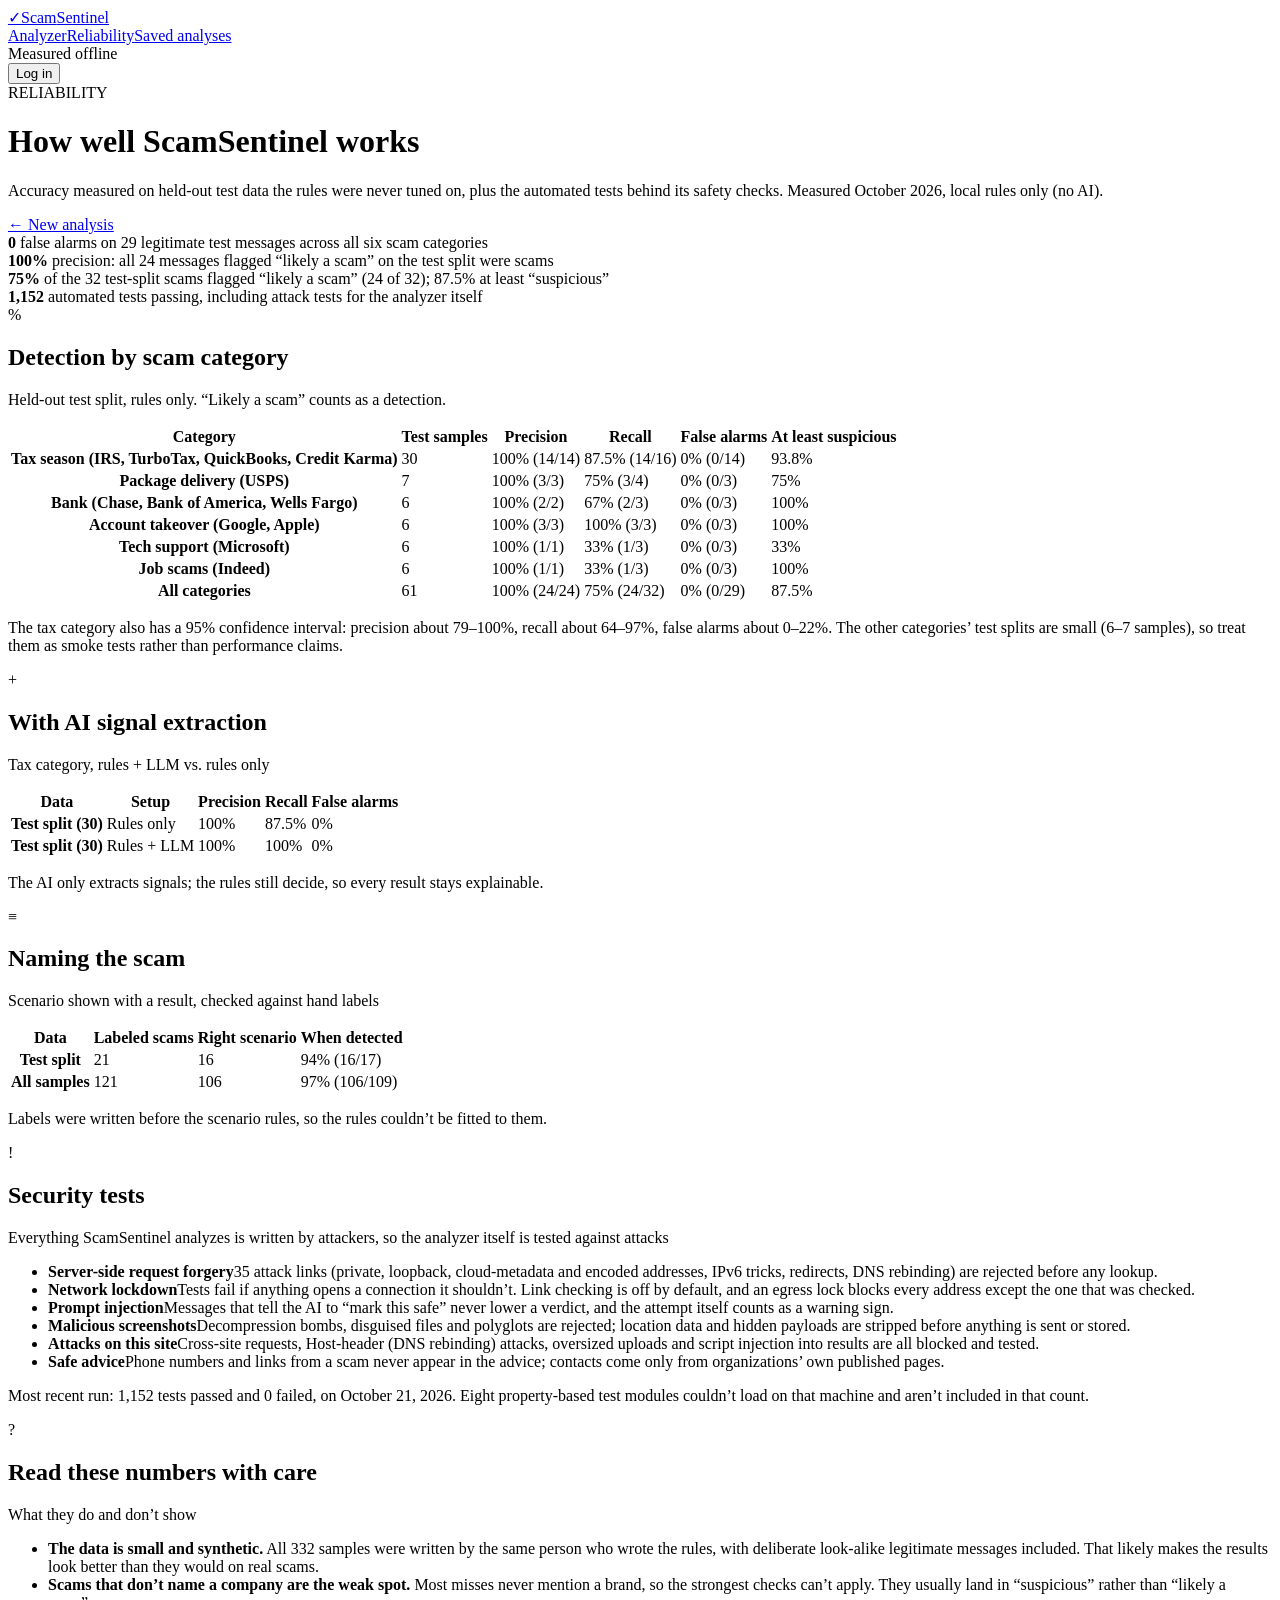
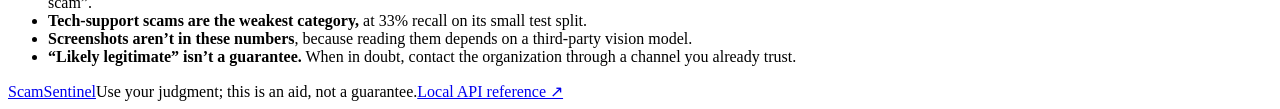
==== scamsentinel/web/reliability.html @ 4f5f32b2 "improve analysis page and add statistics to website" ====
<!doctype html>
<html lang="en">
  <head>
    <meta charset="utf-8">
    <meta name="viewport" content="width=device-width, initial-scale=1">
    <meta name="theme-color" content="#f7f8fc">
    <meta name="description" content="How accurately ScamSentinel detects scams, measured on held-out test data, and the security tests behind it.">
    <title>Reliability — ScamSentinel</title>
    <link rel="stylesheet" href="/static/app.css">
    <script src="/static/account-menu.js" defer></script>
  </head>
  <body>
    <header class="topbar">
      <a class="brand" href="/" aria-label="ScamSentinel home"><span class="brand-mark" aria-hidden="true">✓</span><span>Scam<span class="brand-light">Sentinel</span></span></a>
      <nav class="topnav" aria-label="Main navigation"><a class="nav-link" href="/">Analyzer</a><a class="nav-link active" href="/reliability" aria-current="page">Reliability</a><a class="nav-link" href="/saved">Saved analyses</a></nav>
      <div class="local-status online"><span class="status-dot"></span><span>Measured offline</span></div>
      <div class="account-menu" id="account-menu">
        <button type="button" class="account-button" id="account-button" aria-haspopup="true" aria-expanded="false" aria-controls="account-panel">
          <span class="account-icon" aria-hidden="true"></span><span class="account-button-label" id="account-button-label">Log in</span>
        </button>
        <div class="account-panel" id="account-panel" hidden>
          <div id="account-signed-out">
            <div class="auth-toggle" role="group" aria-label="Account action">
              <button type="button" class="auth-tab selected" data-menu-mode="login" aria-pressed="true">Log in</button>
              <button type="button" class="auth-tab" data-menu-mode="register" aria-pressed="false">Create account</button>
            </div>
            <form class="account-form" id="account-form">
              <label>Email<input type="email" name="email" autocomplete="email" required maxlength="254"></label>
              <label>Password<input type="password" name="password" autocomplete="current-password" required minlength="10" maxlength="128"></label>
              <p class="account-hint" id="account-hint" hidden>At least 10 characters.</p>
              <button class="analyze-button" type="submit" id="account-submit">Log in</button>
              <p class="auth-error" id="account-error" role="alert" hidden></p>
            </form>
            <p class="account-note">Your account and saved analyses stay on this ScamSentinel installation.</p>
          </div>
          <div class="account-signed-in" id="account-signed-in" hidden>
            <span class="account-email" id="account-menu-email"></span>
            <a class="account-link" href="/saved">Saved analyses</a>
            <button type="button" class="text-button account-logout" id="account-logout">Log out</button>
          </div>
        </div>
      </div>
    </header>

    <main class="results-page reliability-page">
      <div class="result-heading">
        <div>
          <div class="section-label">RELIABILITY</div>
          <h1>How well ScamSentinel works</h1>
          <p class="page-intro">Accuracy measured on held-out test data the rules were never tuned on, plus the automated tests behind its safety checks. Measured October 2026, local rules only (no AI).</p>
        </div>
        <a class="text-button" href="/#analyzer">← New analysis</a>
      </div>

      <section class="stat-tiles" aria-label="Headline results">
        <div class="stat-tile">
          <strong>0</strong>
          <span>false alarms on 29 legitimate test messages across all six scam categories</span>
        </div>
        <div class="stat-tile">
          <strong>100%</strong>
          <span>precision: all 24 messages flagged “likely a scam” on the test split were scams</span>
        </div>
        <div class="stat-tile">
          <strong>75%</strong>
          <span>of the 32 test-split scams flagged “likely a scam” (24 of 32); 87.5% at least “suspicious”</span>
        </div>
        <div class="stat-tile">
          <strong>1,152</strong>
          <span>automated tests passing, including attack tests for the analyzer itself</span>
        </div>
      </section>

      <section class="detail-card stats-card">
        <div class="detail-title"><span class="detail-icon">%</span><div><h2>Detection by scam category</h2><p>Held-out test split, rules only. “Likely a scam” counts as a detection.</p></div></div>
        <div class="table-scroll">
          <table class="stats-table">
            <thead>
              <tr><th scope="col">Category</th><th scope="col">Test samples</th><th scope="col">Precision</th><th scope="col">Recall</th><th scope="col">False alarms</th><th scope="col">At least suspicious</th></tr>
            </thead>
            <tbody>
              <tr><th scope="row">Tax season (IRS, TurboTax, QuickBooks, Credit Karma)</th><td>30</td><td>100% (14/14)</td><td>87.5% (14/16)</td><td>0% (0/14)</td><td>93.8%</td></tr>
              <tr><th scope="row">Package delivery (USPS)</th><td>7</td><td>100% (3/3)</td><td>75% (3/4)</td><td>0% (0/3)</td><td>75%</td></tr>
              <tr><th scope="row">Bank (Chase, Bank of America, Wells Fargo)</th><td>6</td><td>100% (2/2)</td><td>67% (2/3)</td><td>0% (0/3)</td><td>100%</td></tr>
              <tr><th scope="row">Account takeover (Google, Apple)</th><td>6</td><td>100% (3/3)</td><td>100% (3/3)</td><td>0% (0/3)</td><td>100%</td></tr>
              <tr><th scope="row">Tech support (Microsoft)</th><td>6</td><td>100% (1/1)</td><td>33% (1/3)</td><td>0% (0/3)</td><td>33%</td></tr>
              <tr><th scope="row">Job scams (Indeed)</th><td>6</td><td>100% (1/1)</td><td>33% (1/3)</td><td>0% (0/3)</td><td>100%</td></tr>
              <tr class="stats-total"><th scope="row">All categories</th><td>61</td><td>100% (24/24)</td><td>75% (24/32)</td><td>0% (0/29)</td><td>87.5%</td></tr>
            </tbody>
          </table>
        </div>
        <p class="stats-note">The tax category also has a 95% confidence interval: precision about 79–100%, recall about 64–97%, false alarms about 0–22%. The other categories’ test splits are small (6–7 samples), so treat them as smoke tests rather than performance claims.</p>
      </section>

      <div class="result-grid">
        <section class="detail-card stats-card">
          <div class="detail-title"><span class="detail-icon">+</span><div><h2>With AI signal extraction</h2><p>Tax category, rules + LLM vs. rules only</p></div></div>
          <div class="table-scroll">
            <table class="stats-table compact">
              <thead><tr><th scope="col">Data</th><th scope="col">Setup</th><th scope="col">Precision</th><th scope="col">Recall</th><th scope="col">False alarms</th></tr></thead>
              <tbody>
                <tr><th scope="row">Test split (30)</th><td>Rules only</td><td>100%</td><td>87.5%</td><td>0%</td></tr>
                <tr><th scope="row">Test split (30)</th><td>Rules + LLM</td><td>100%</td><td>100%</td><td>0%</td></tr>
              </tbody>
            </table>
          </div>
          <p class="stats-note">The AI only extracts signals; the rules still decide, so every result stays explainable.</p>
        </section>

        <section class="detail-card stats-card">
          <div class="detail-title"><span class="detail-icon">≡</span><div><h2>Naming the scam</h2><p>Scenario shown with a result, checked against hand labels</p></div></div>
          <div class="table-scroll">
            <table class="stats-table compact">
              <thead><tr><th scope="col">Data</th><th scope="col">Labeled scams</th><th scope="col">Right scenario</th><th scope="col">When detected</th></tr></thead>
              <tbody>
                <tr><th scope="row">Test split</th><td>21</td><td>16</td><td>94% (16/17)</td></tr>
                <tr><th scope="row">All samples</th><td>121</td><td>106</td><td>97% (106/109)</td></tr>
              </tbody>
            </table>
          </div>
          <p class="stats-note">Labels were written before the scenario rules, so the rules couldn’t be fitted to them.</p>
        </section>
      </div>

      <section class="detail-card stats-card">
        <div class="detail-title"><span class="detail-icon">!</span><div><h2>Security tests</h2><p>Everything ScamSentinel analyzes is written by attackers, so the analyzer itself is tested against attacks</p></div></div>
        <ul class="security-tests">
          <li><strong>Server-side request forgery</strong><span>35 attack links (private, loopback, cloud-metadata and encoded addresses, IPv6 tricks, redirects, DNS rebinding) are rejected before any lookup.</span></li>
          <li><strong>Network lockdown</strong><span>Tests fail if anything opens a connection it shouldn’t. Link checking is off by default, and an egress lock blocks every address except the one that was checked.</span></li>
          <li><strong>Prompt injection</strong><span>Messages that tell the AI to “mark this safe” never lower a verdict, and the attempt itself counts as a warning sign.</span></li>
          <li><strong>Malicious screenshots</strong><span>Decompression bombs, disguised files and polyglots are rejected; location data and hidden payloads are stripped before anything is sent or stored.</span></li>
          <li><strong>Attacks on this site</strong><span>Cross-site requests, Host-header (DNS rebinding) attacks, oversized uploads and script injection into results are all blocked and tested.</span></li>
          <li><strong>Safe advice</strong><span>Phone numbers and links from a scam never appear in the advice; contacts come only from organizations’ own published pages.</span></li>
        </ul>
        <p class="stats-note">Most recent run: 1,152 tests passed and 0 failed, on October 21, 2026. Eight property-based test modules couldn’t load on that machine and aren’t included in that count.</p>
      </section>

      <section class="detail-card stats-card caveats-card">
        <div class="detail-title"><span class="detail-icon">?</span><div><h2>Read these numbers with care</h2><p>What they do and don’t show</p></div></div>
        <ul class="caveats">
          <li><strong>The data is small and synthetic.</strong> All 332 samples were written by the same person who wrote the rules, with deliberate look-alike legitimate messages included. That likely makes the results look better than they would on real scams.</li>
          <li><strong>Scams that don’t name a company are the weak spot.</strong> Most misses never mention a brand, so the strongest checks can’t apply. They usually land in “suspicious” rather than “likely a scam”.</li>
          <li><strong>Tech-support scams are the weakest category,</strong> at 33% recall on its small test split.</li>
          <li><strong>Screenshots aren’t in these numbers</strong>, because reading them depends on a third-party vision model.</li>
          <li><strong>“Likely legitimate” isn’t a guarantee.</strong> When in doubt, contact the organization through a channel you already trust.</li>
        </ul>
      </section>
    </main>
    <footer class="page-footer"><a class="footer-brand" href="/">ScamSentinel</a><span>Use your judgment; this is an aid, not a guarantee.</span><a href="/docs" target="_blank" rel="noreferrer">Local API reference ↗</a></footer>
  </body>
</html>
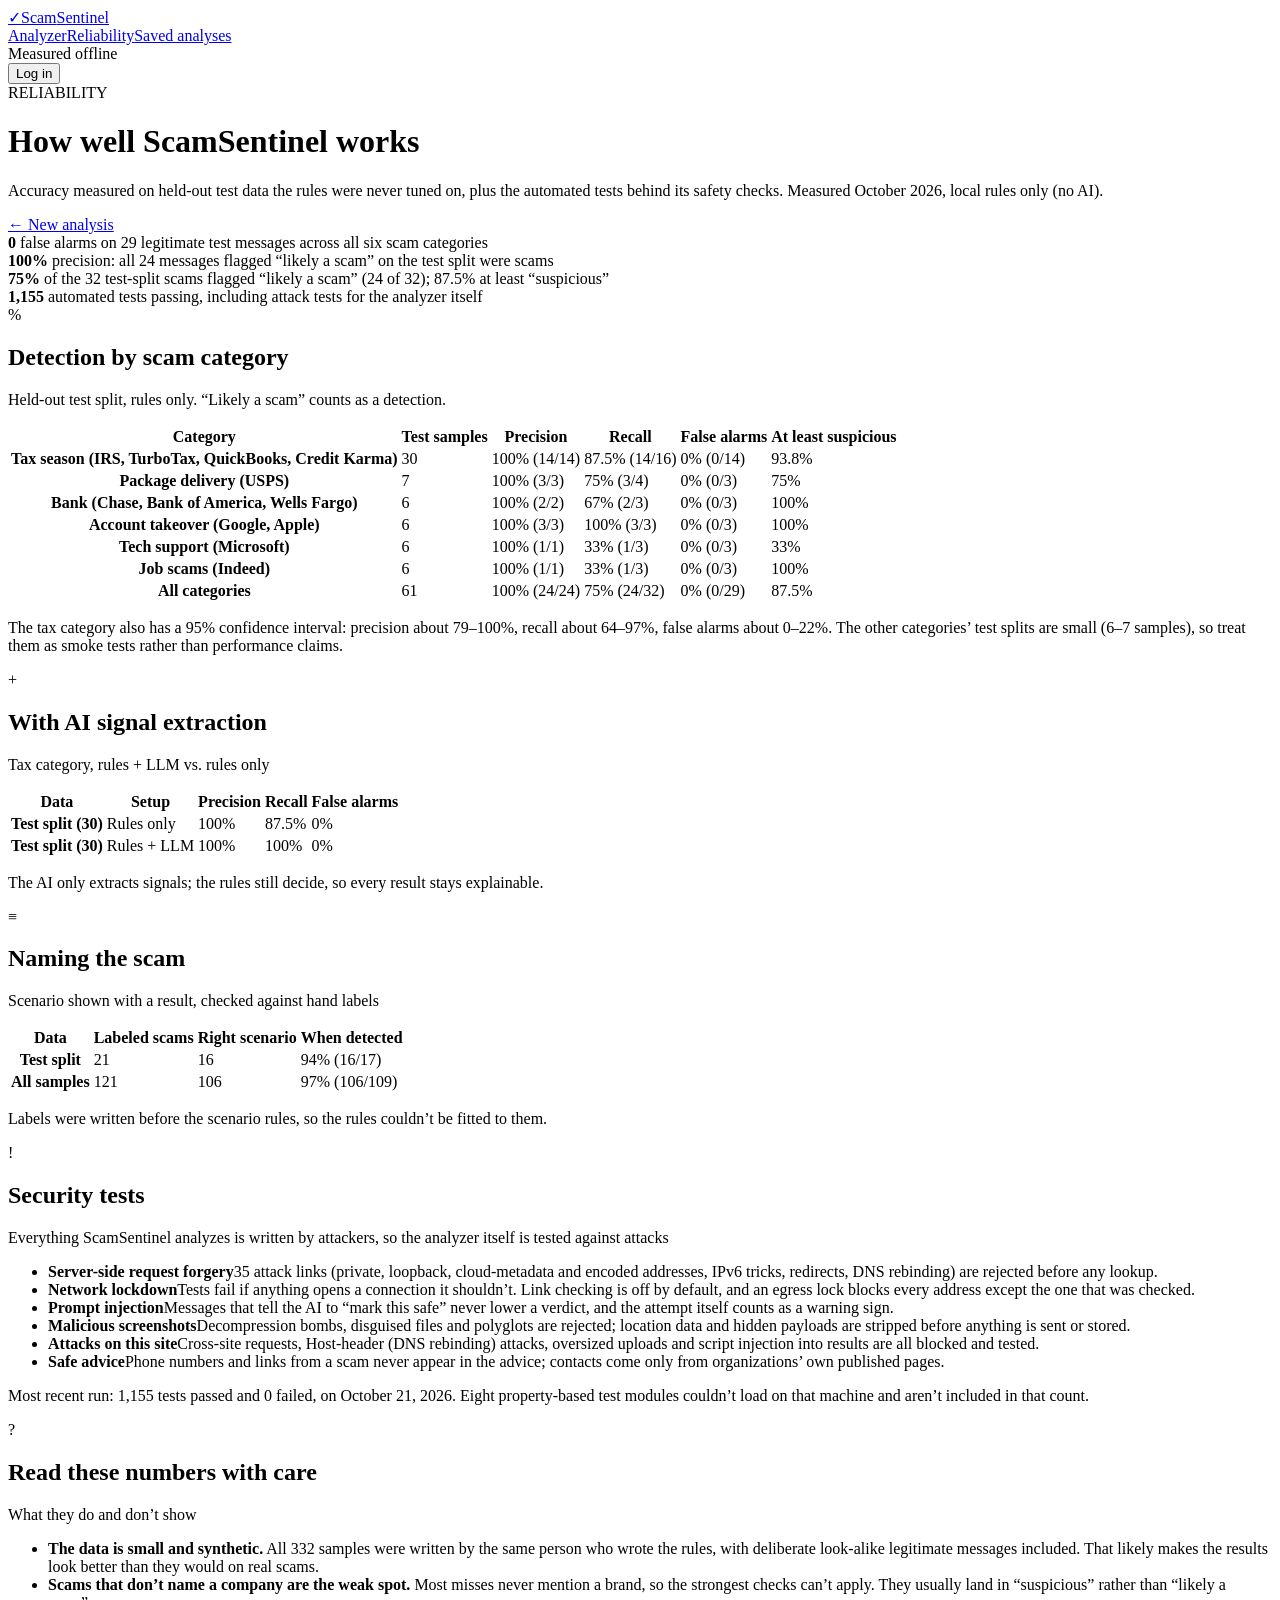
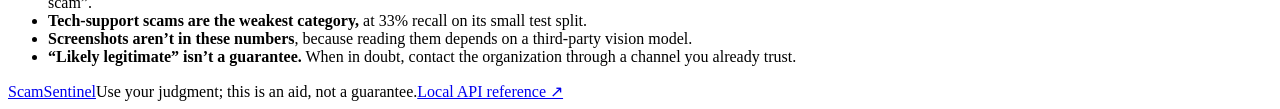
==== commit f4978116: "improve email algorithm" ====
--- a/scamsentinel/web/reliability.html
+++ b/scamsentinel/web/reliability.html
@@ -66,7 +66,7 @@
           <span>of the 32 test-split scams flagged “likely a scam” (24 of 32); 87.5% at least “suspicious”</span>
         </div>
         <div class="stat-tile">
-          <strong>1,152</strong>
+          <strong>1,155</strong>
           <span>automated tests passing, including attack tests for the analyzer itself</span>
         </div>
       </section>
@@ -132,7 +132,7 @@
           <li><strong>Attacks on this site</strong><span>Cross-site requests, Host-header (DNS rebinding) attacks, oversized uploads and script injection into results are all blocked and tested.</span></li>
           <li><strong>Safe advice</strong><span>Phone numbers and links from a scam never appear in the advice; contacts come only from organizations’ own published pages.</span></li>
         </ul>
-        <p class="stats-note">Most recent run: 1,152 tests passed and 0 failed, on October 21, 2026. Eight property-based test modules couldn’t load on that machine and aren’t included in that count.</p>
+        <p class="stats-note">Most recent run: 1,155 tests passed and 0 failed, on October 21, 2026. Eight property-based test modules couldn’t load on that machine and aren’t included in that count.</p>
       </section>
 
       <section class="detail-card stats-card caveats-card">
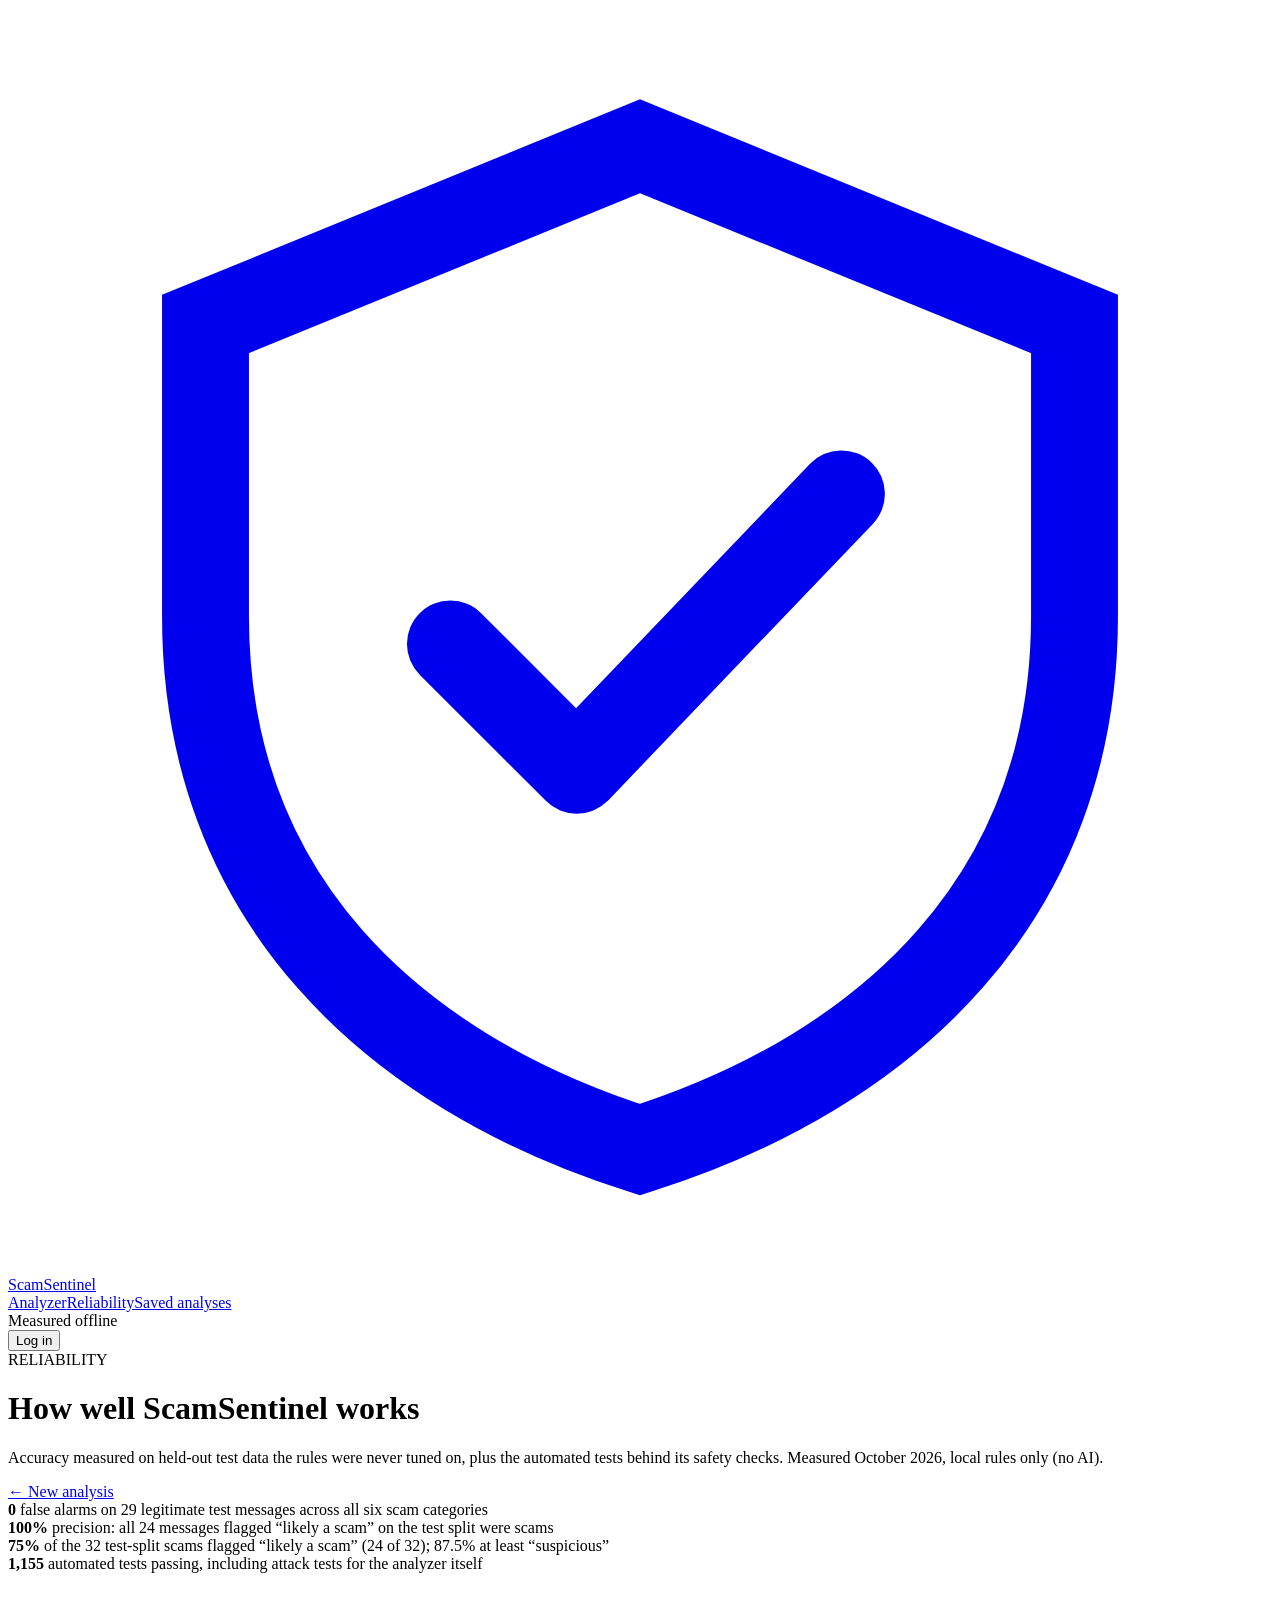
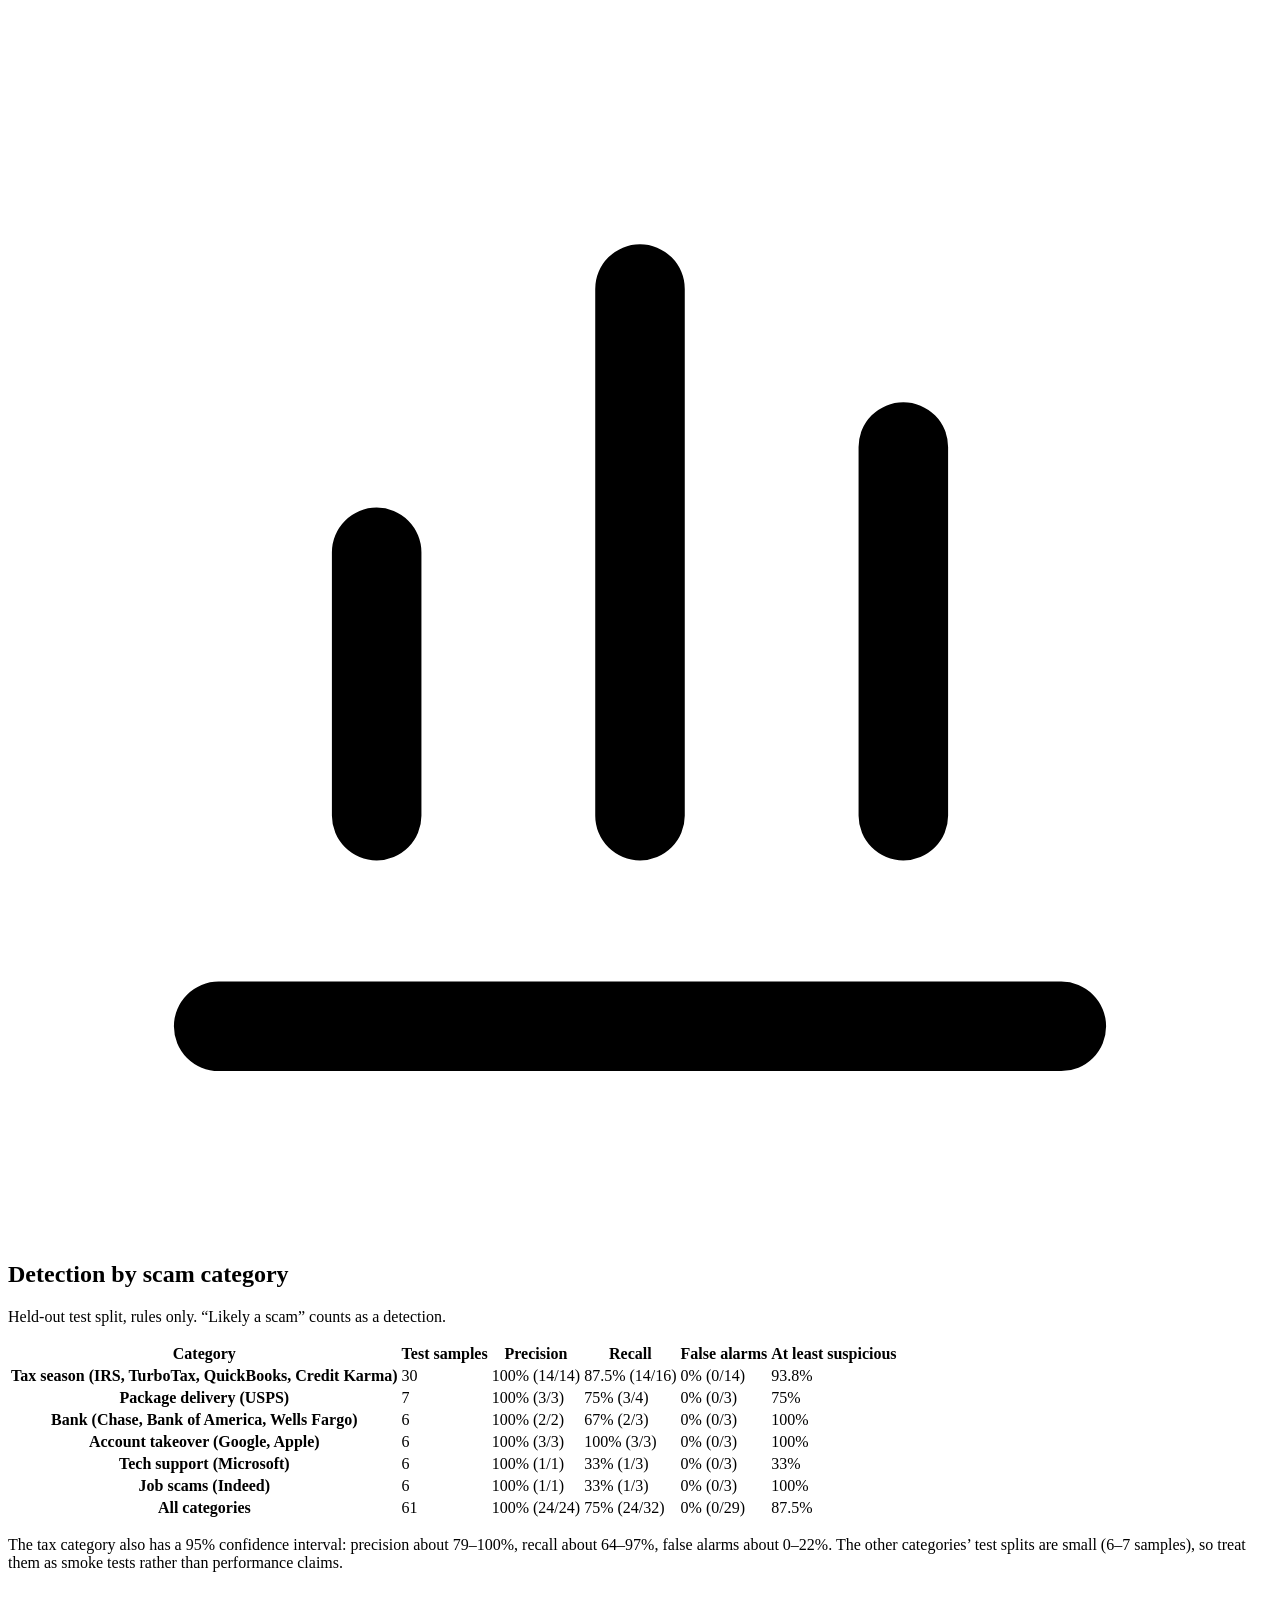
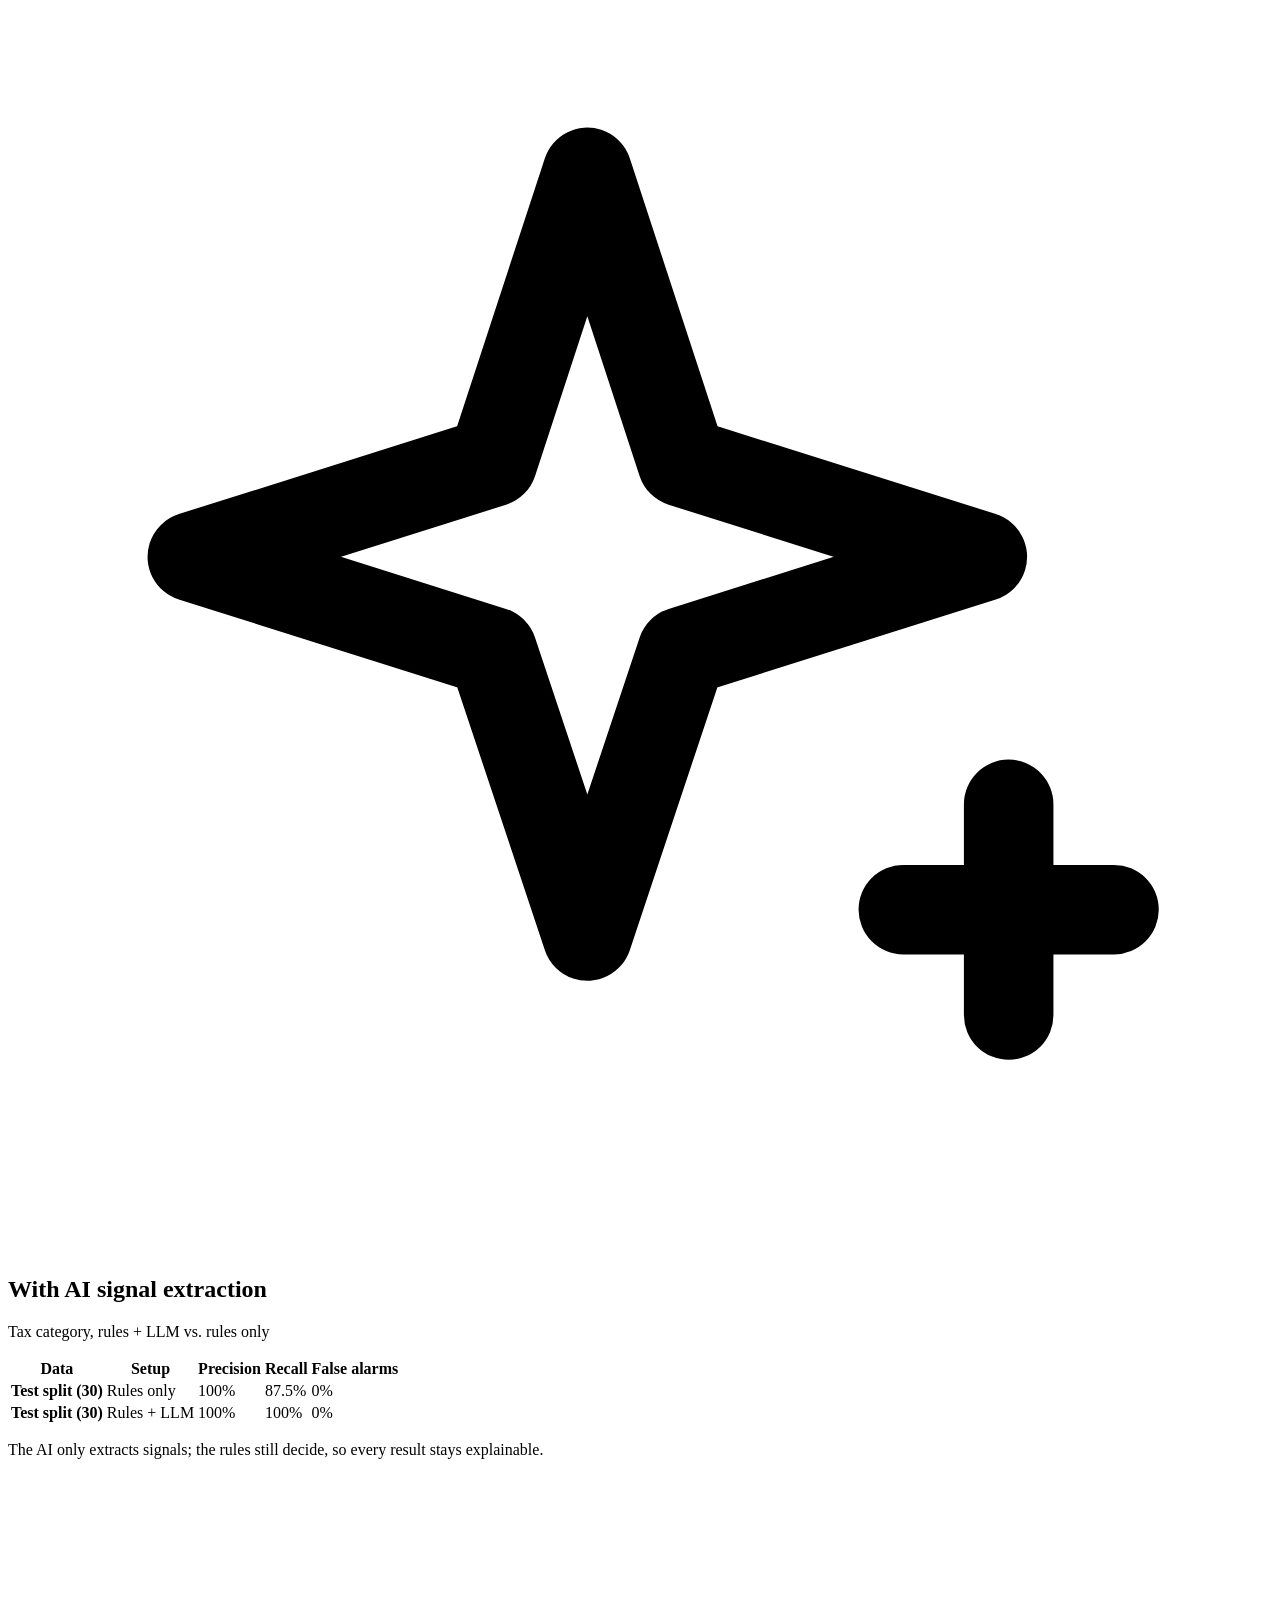
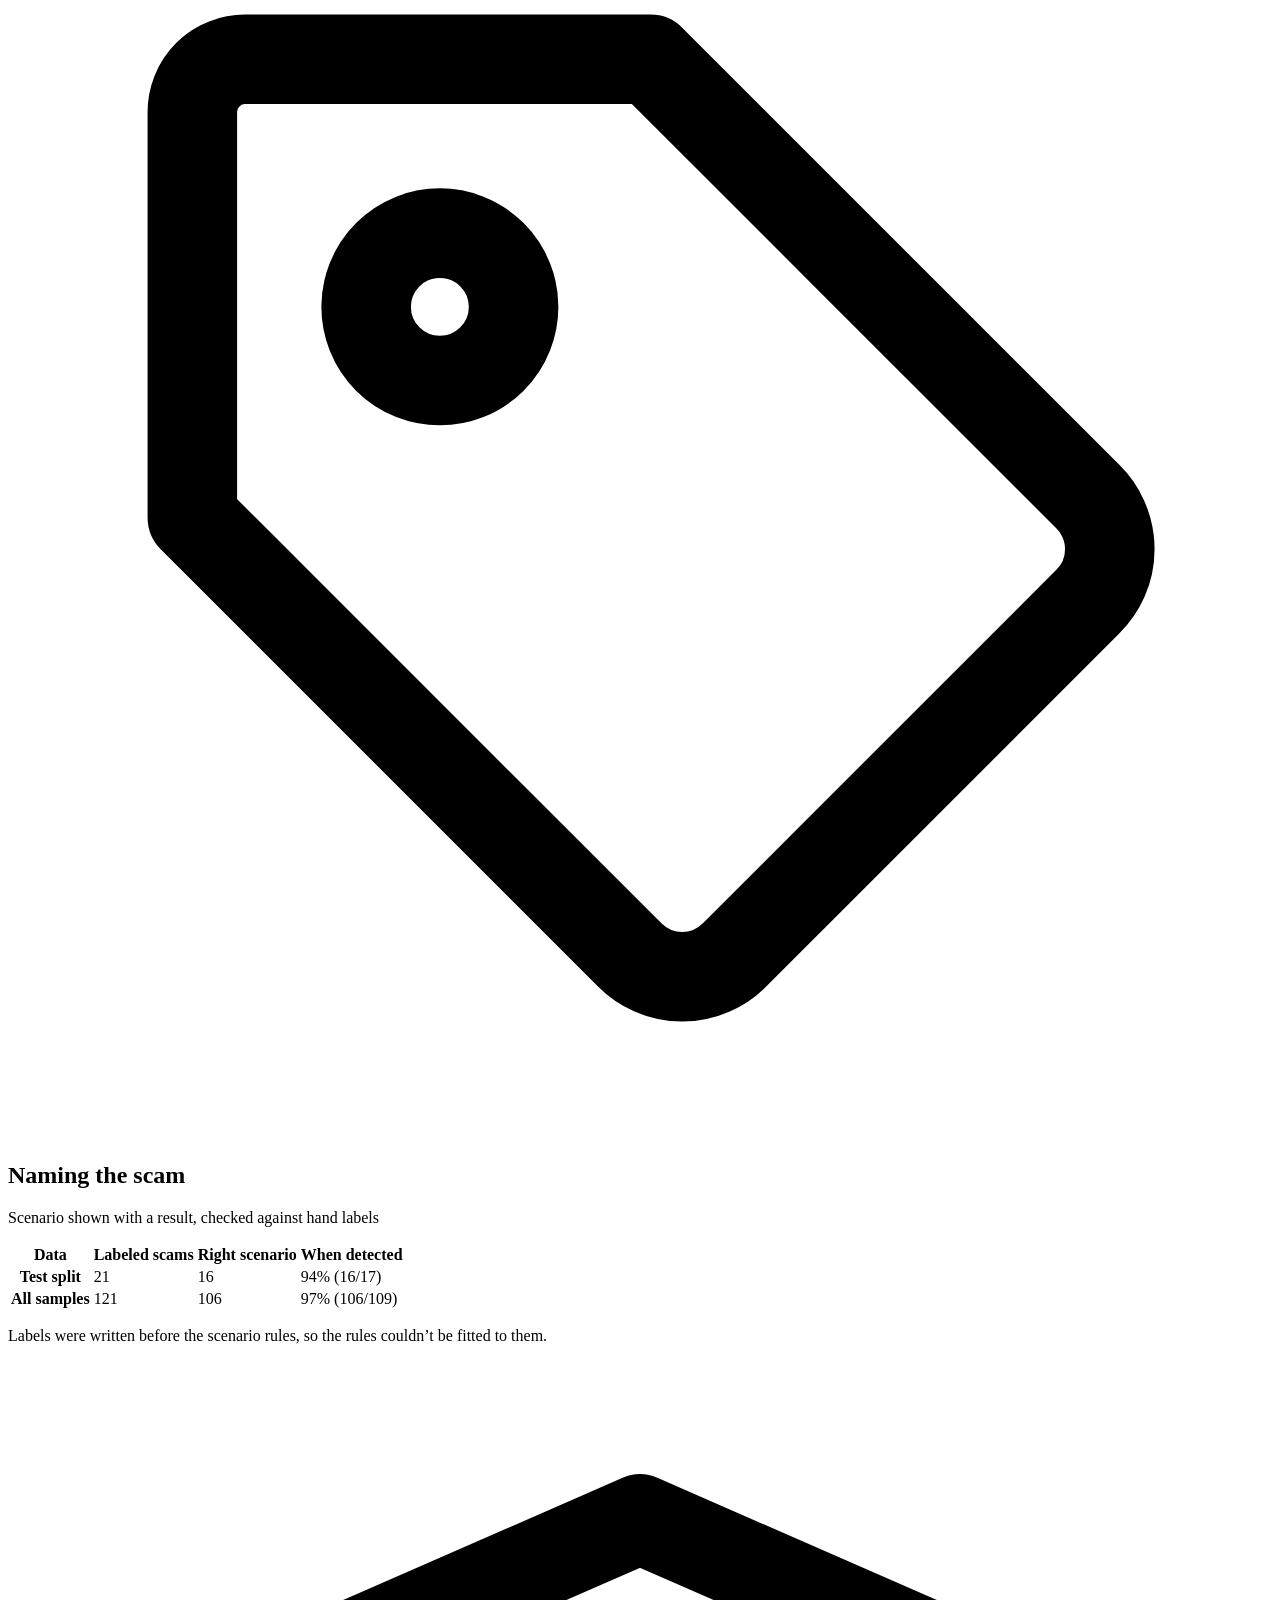
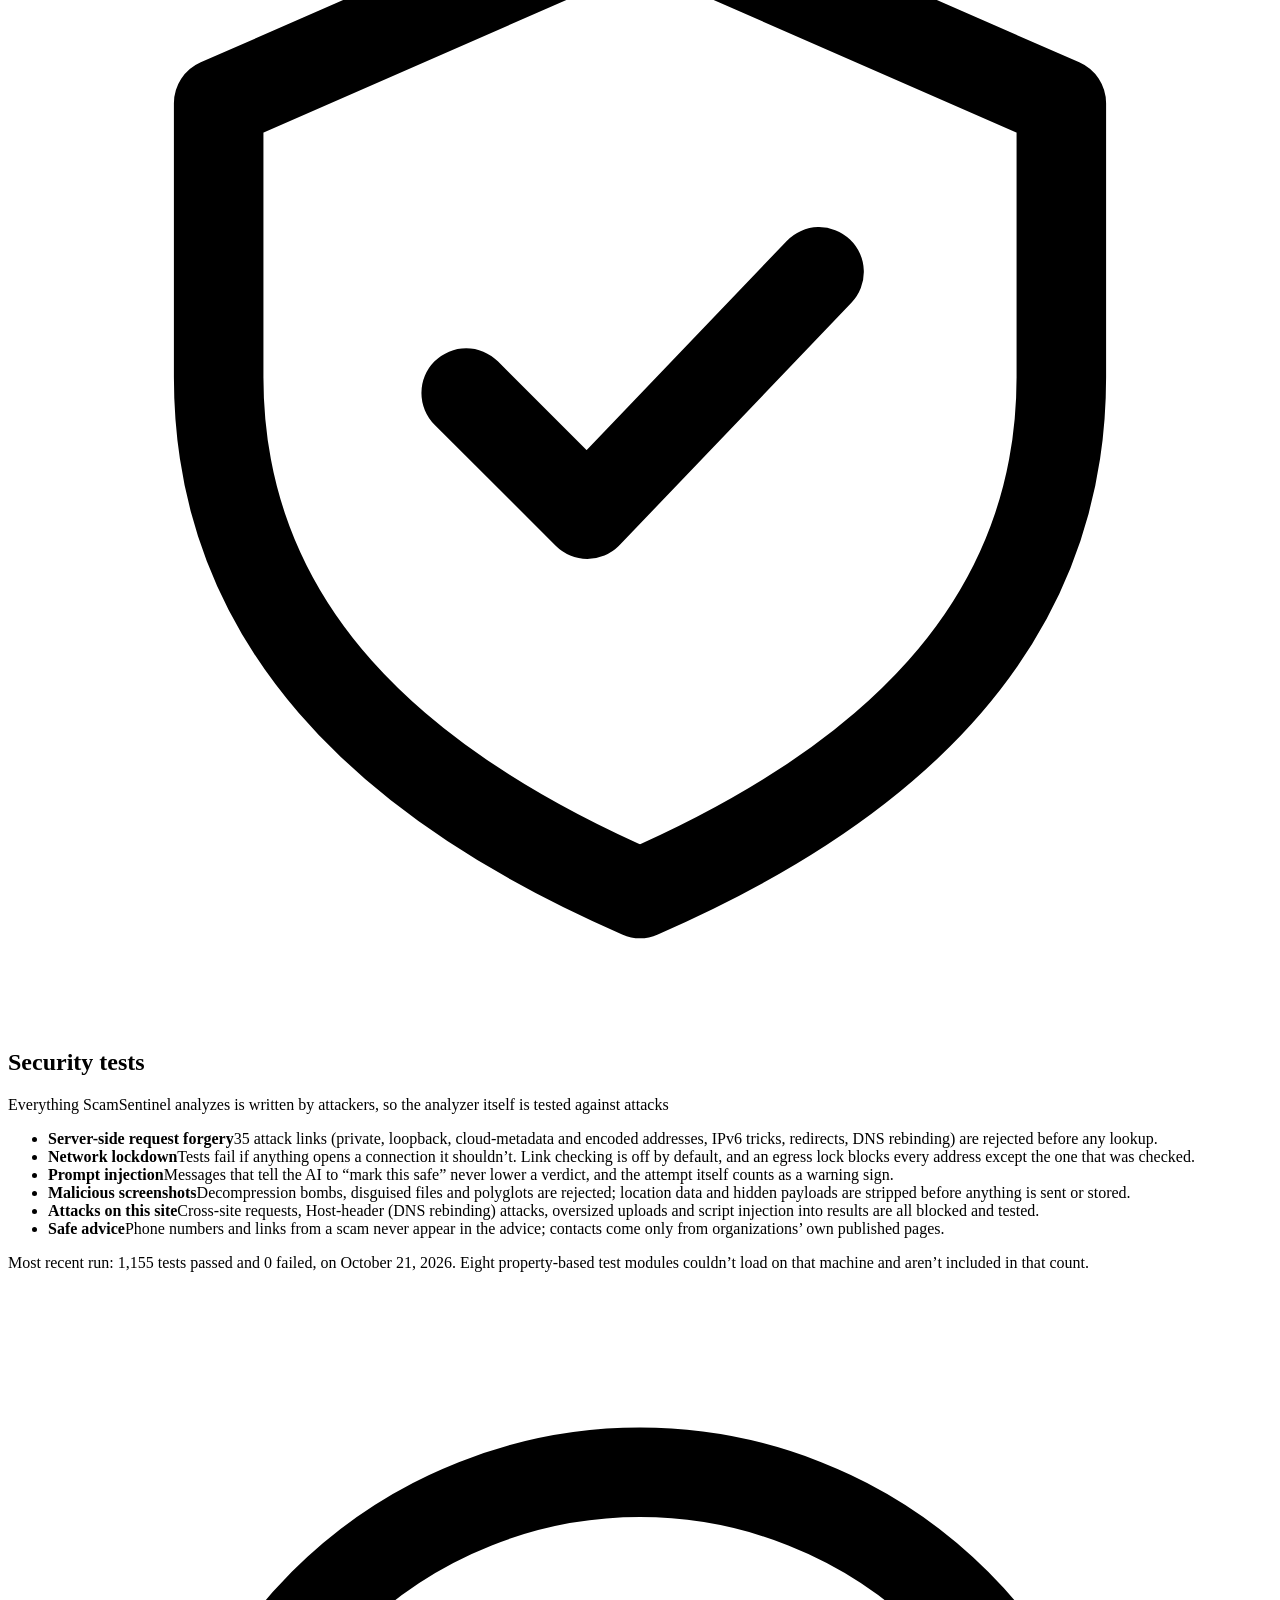
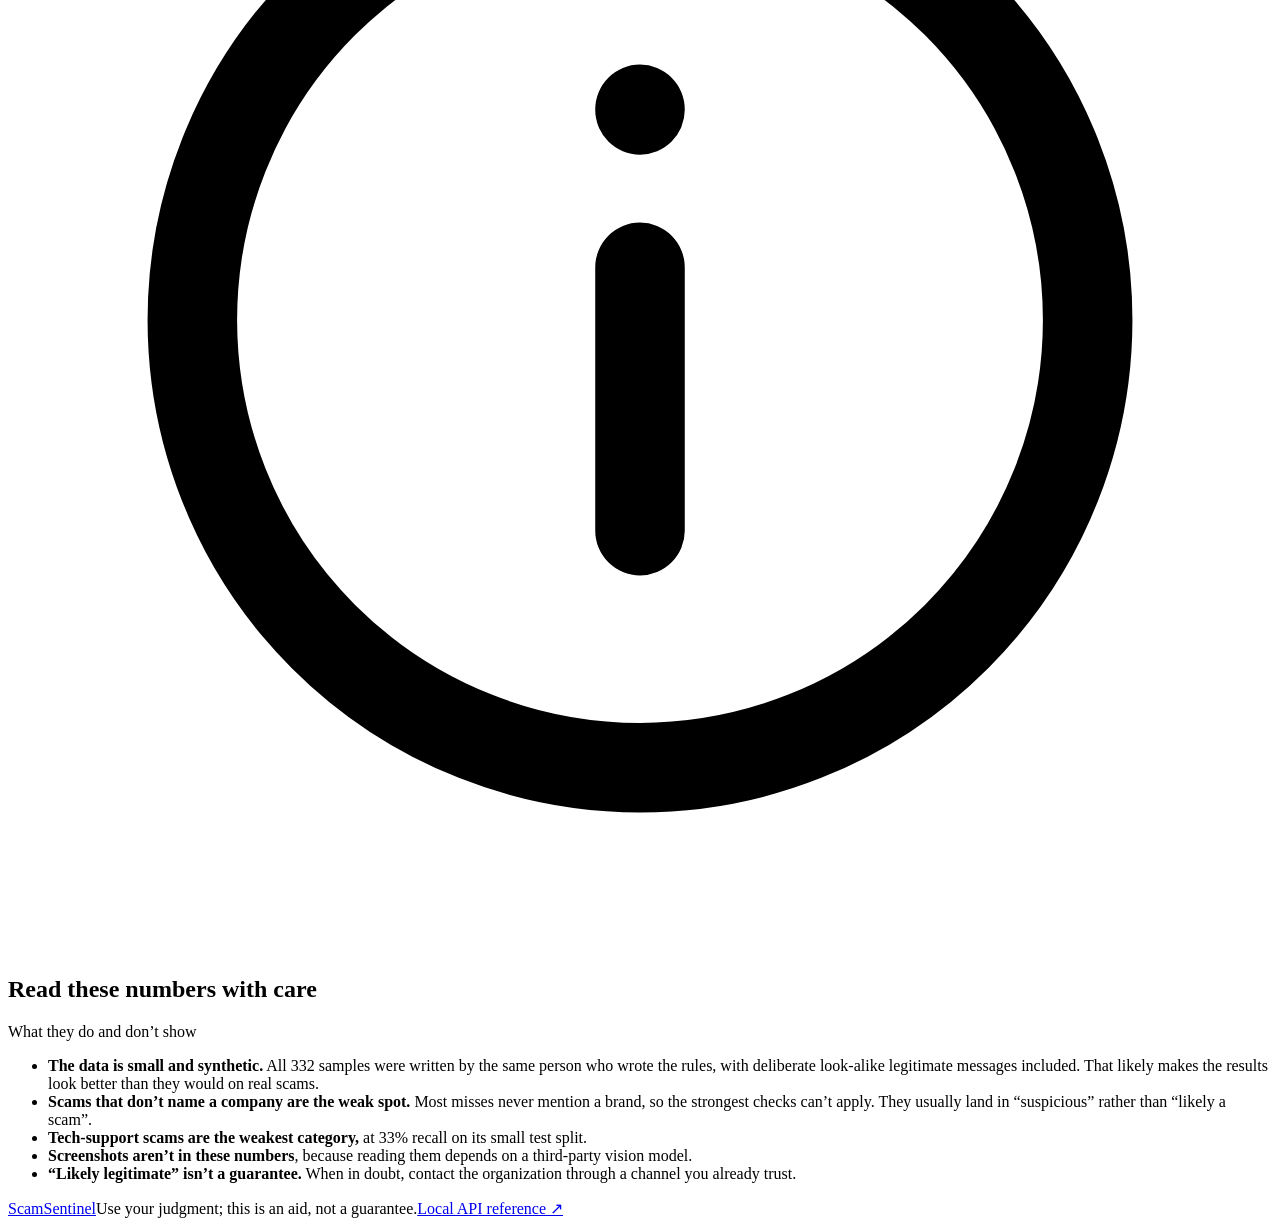
==== commit f6d76aad: "redesign ui for reliability page" ====
--- a/scamsentinel/web/reliability.html
+++ b/scamsentinel/web/reliability.html
@@ -9,9 +9,9 @@
     <link rel="stylesheet" href="/static/app.css">
     <script src="/static/account-menu.js" defer></script>
   </head>
-  <body>
+  <body class="theme-refresh">
     <header class="topbar">
-      <a class="brand" href="/" aria-label="ScamSentinel home"><span class="brand-mark" aria-hidden="true">✓</span><span>Scam<span class="brand-light">Sentinel</span></span></a>
+      <a class="brand" href="/" aria-label="ScamSentinel home"><span class="brand-mark" aria-hidden="true"><svg viewBox="0 0 32 32" fill="none"><path d="M16 3.5 27 8v7.4c0 7.1-4.7 11.5-11 13.5-6.3-2-11-6.4-11-13.5V8l11-4.5Z" stroke="currentColor" stroke-width="2.2"/><path d="m11.2 16.1 3.2 3.2 6.7-7" stroke="currentColor" stroke-width="2.2" stroke-linecap="round" stroke-linejoin="round"/></svg></span><span>Scam<span class="brand-light">Sentinel</span></span></a>
       <nav class="topnav" aria-label="Main navigation"><a class="nav-link" href="/">Analyzer</a><a class="nav-link active" href="/reliability" aria-current="page">Reliability</a><a class="nav-link" href="/saved">Saved analyses</a></nav>
       <div class="local-status online"><span class="status-dot"></span><span>Measured offline</span></div>
       <div class="account-menu" id="account-menu">
@@ -72,7 +72,7 @@
       </section>
 
       <section class="detail-card stats-card">
-        <div class="detail-title"><span class="detail-icon">%</span><div><h2>Detection by scam category</h2><p>Held-out test split, rules only. “Likely a scam” counts as a detection.</p></div></div>
+        <div class="detail-title"><span class="detail-icon" aria-hidden="true"><svg viewBox="0 0 24 24" fill="none" stroke="currentColor" stroke-width="1.7" stroke-linecap="round" stroke-linejoin="round"><path d="M4 20h16M7 16v-5m5 5V6m5 10V9"/></svg></span><div><h2>Detection by scam category</h2><p>Held-out test split, rules only. “Likely a scam” counts as a detection.</p></div></div>
         <div class="table-scroll">
           <table class="stats-table">
             <thead>
@@ -94,7 +94,7 @@
 
       <div class="result-grid">
         <section class="detail-card stats-card">
-          <div class="detail-title"><span class="detail-icon">+</span><div><h2>With AI signal extraction</h2><p>Tax category, rules + LLM vs. rules only</p></div></div>
+          <div class="detail-title"><span class="detail-icon" aria-hidden="true"><svg viewBox="0 0 24 24" fill="none" stroke="currentColor" stroke-width="1.7" stroke-linecap="round" stroke-linejoin="round"><path d="M11 3.5 12.8 9l5.7 1.8-5.7 1.8L11 18l-1.8-5.4-5.7-1.8L9.2 9 11 3.5Z"/><path d="M19 15.5v4m-2-2h4"/></svg></span><div><h2>With AI signal extraction</h2><p>Tax category, rules + LLM vs. rules only</p></div></div>
           <div class="table-scroll">
             <table class="stats-table compact">
               <thead><tr><th scope="col">Data</th><th scope="col">Setup</th><th scope="col">Precision</th><th scope="col">Recall</th><th scope="col">False alarms</th></tr></thead>
@@ -108,7 +108,7 @@
         </section>
 
         <section class="detail-card stats-card">
-          <div class="detail-title"><span class="detail-icon">≡</span><div><h2>Naming the scam</h2><p>Scenario shown with a result, checked against hand labels</p></div></div>
+          <div class="detail-title"><span class="detail-icon" aria-hidden="true"><svg viewBox="0 0 24 24" fill="none" stroke="currentColor" stroke-width="1.7" stroke-linecap="round" stroke-linejoin="round"><path d="M3.5 12.2V4.5a1 1 0 0 1 1-1h7.7l8.3 8.3a1.4 1.4 0 0 1 0 2l-6.7 6.7a1.4 1.4 0 0 1-2 0l-8.3-8.3Z"/><circle cx="8.2" cy="8.2" r="1.4"/></svg></span><div><h2>Naming the scam</h2><p>Scenario shown with a result, checked against hand labels</p></div></div>
           <div class="table-scroll">
             <table class="stats-table compact">
               <thead><tr><th scope="col">Data</th><th scope="col">Labeled scams</th><th scope="col">Right scenario</th><th scope="col">When detected</th></tr></thead>
@@ -122,8 +122,8 @@
         </section>
       </div>
 
-      <section class="detail-card stats-card">
-        <div class="detail-title"><span class="detail-icon">!</span><div><h2>Security tests</h2><p>Everything ScamSentinel analyzes is written by attackers, so the analyzer itself is tested against attacks</p></div></div>
+      <section class="detail-card stats-card security-card">
+        <div class="detail-title"><span class="detail-icon" aria-hidden="true"><svg viewBox="0 0 24 24" fill="none" stroke="currentColor" stroke-width="1.7" stroke-linecap="round" stroke-linejoin="round"><path d="M12 3 20 6.5v5.2c0 4.8-3.4 7.8-8 9.8-4.6-2-8-5-8-9.8V6.5L12 3Z"/><path d="m8.7 12 2.3 2.3 4.4-4.6"/></svg></span><div><h2>Security tests</h2><p>Everything ScamSentinel analyzes is written by attackers, so the analyzer itself is tested against attacks</p></div></div>
         <ul class="security-tests">
           <li><strong>Server-side request forgery</strong><span>35 attack links (private, loopback, cloud-metadata and encoded addresses, IPv6 tricks, redirects, DNS rebinding) are rejected before any lookup.</span></li>
           <li><strong>Network lockdown</strong><span>Tests fail if anything opens a connection it shouldn’t. Link checking is off by default, and an egress lock blocks every address except the one that was checked.</span></li>
@@ -136,7 +136,7 @@
       </section>
 
       <section class="detail-card stats-card caveats-card">
-        <div class="detail-title"><span class="detail-icon">?</span><div><h2>Read these numbers with care</h2><p>What they do and don’t show</p></div></div>
+        <div class="detail-title"><span class="detail-icon" aria-hidden="true"><svg viewBox="0 0 24 24" fill="none" stroke="currentColor" stroke-width="1.7" stroke-linecap="round" stroke-linejoin="round"><circle cx="12" cy="12" r="8.5"/><path d="M12 11v5m0-8v.01"/></svg></span><div><h2>Read these numbers with care</h2><p>What they do and don’t show</p></div></div>
         <ul class="caveats">
           <li><strong>The data is small and synthetic.</strong> All 332 samples were written by the same person who wrote the rules, with deliberate look-alike legitimate messages included. That likely makes the results look better than they would on real scams.</li>
           <li><strong>Scams that don’t name a company are the weak spot.</strong> Most misses never mention a brand, so the strongest checks can’t apply. They usually land in “suspicious” rather than “likely a scam”.</li>
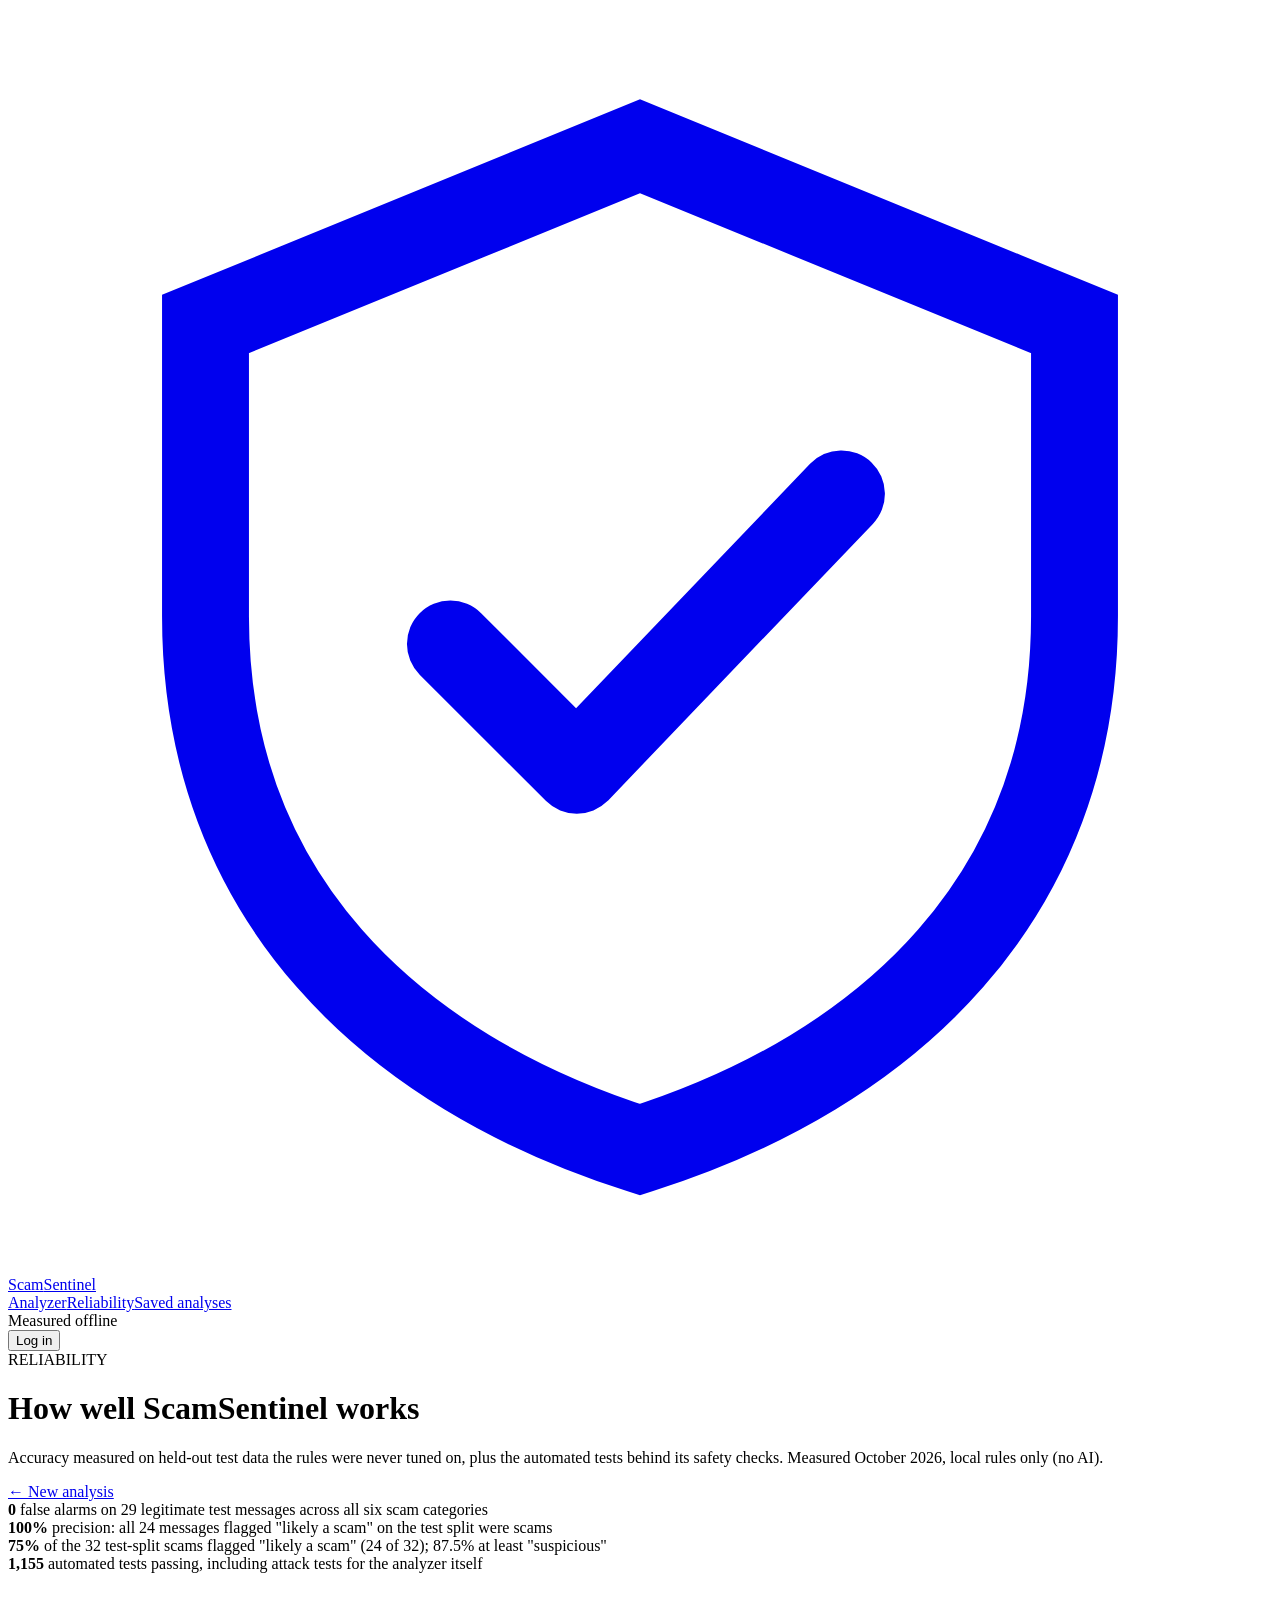
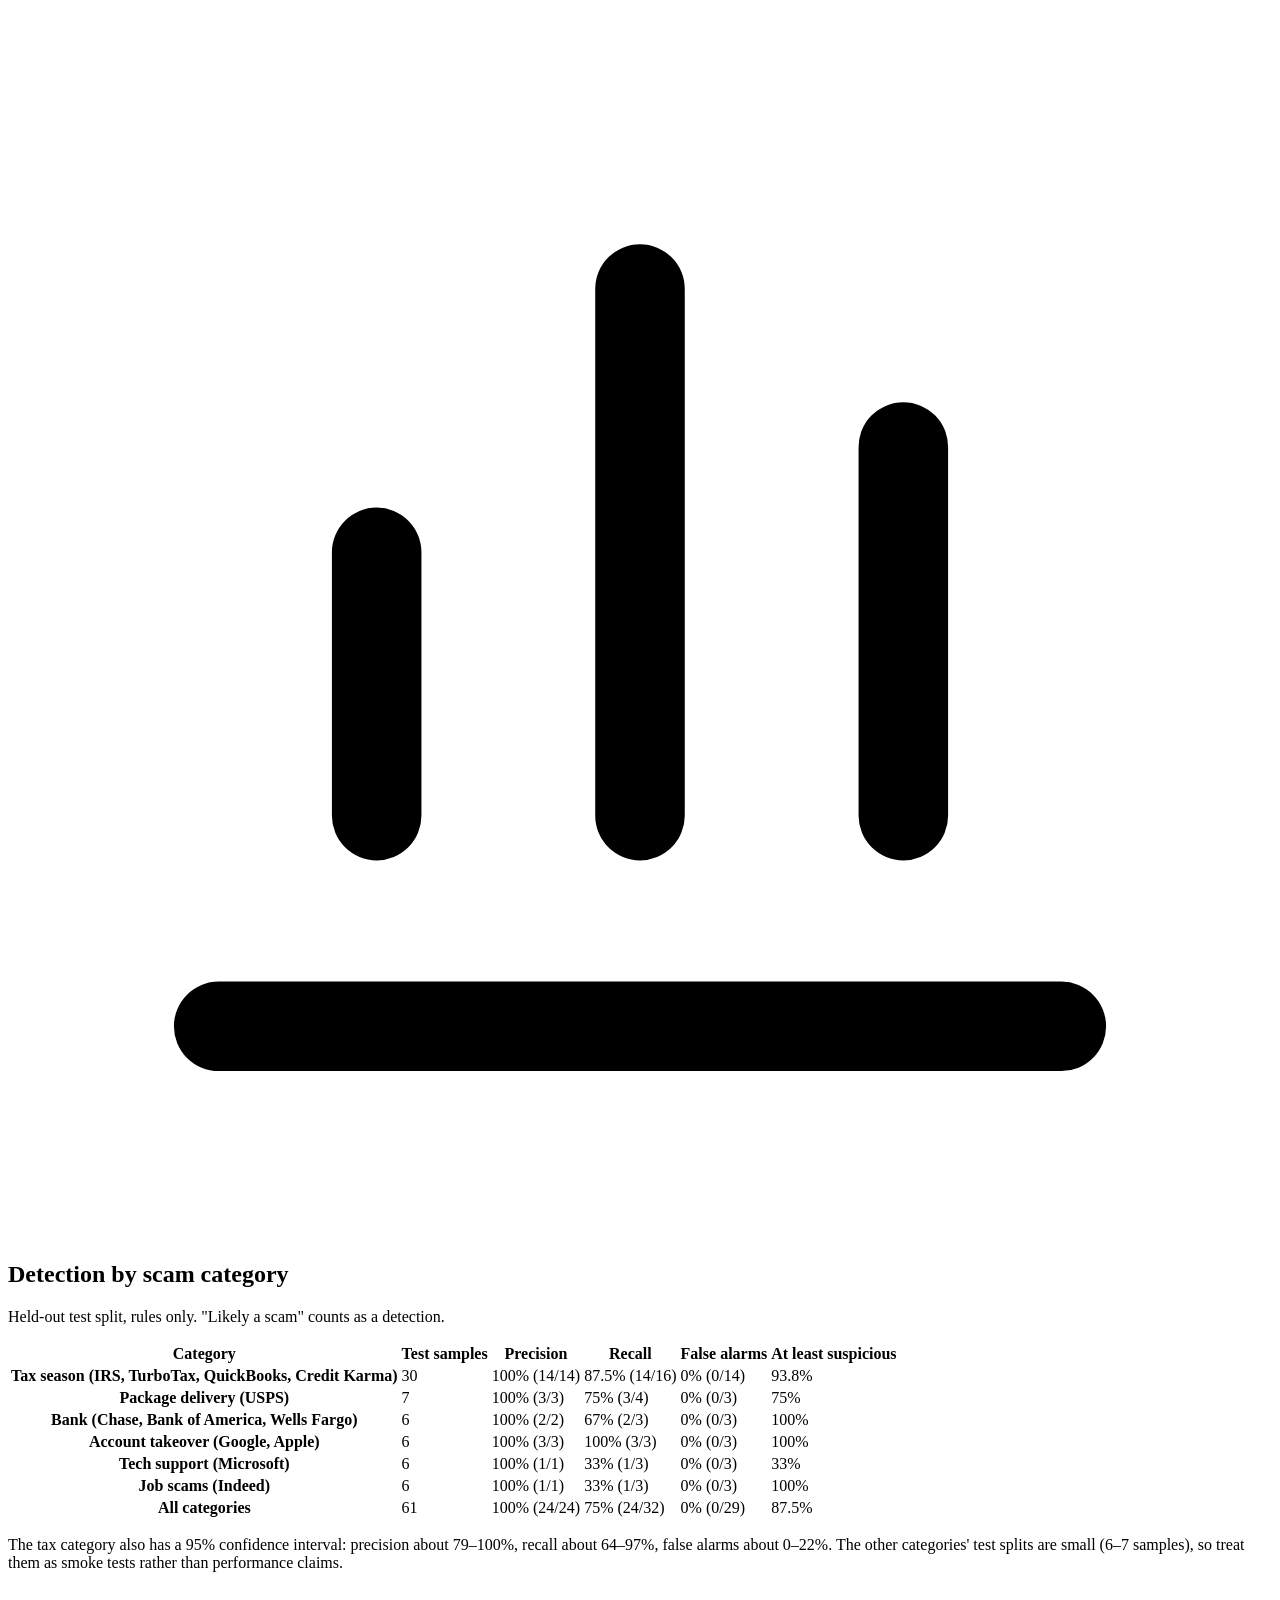
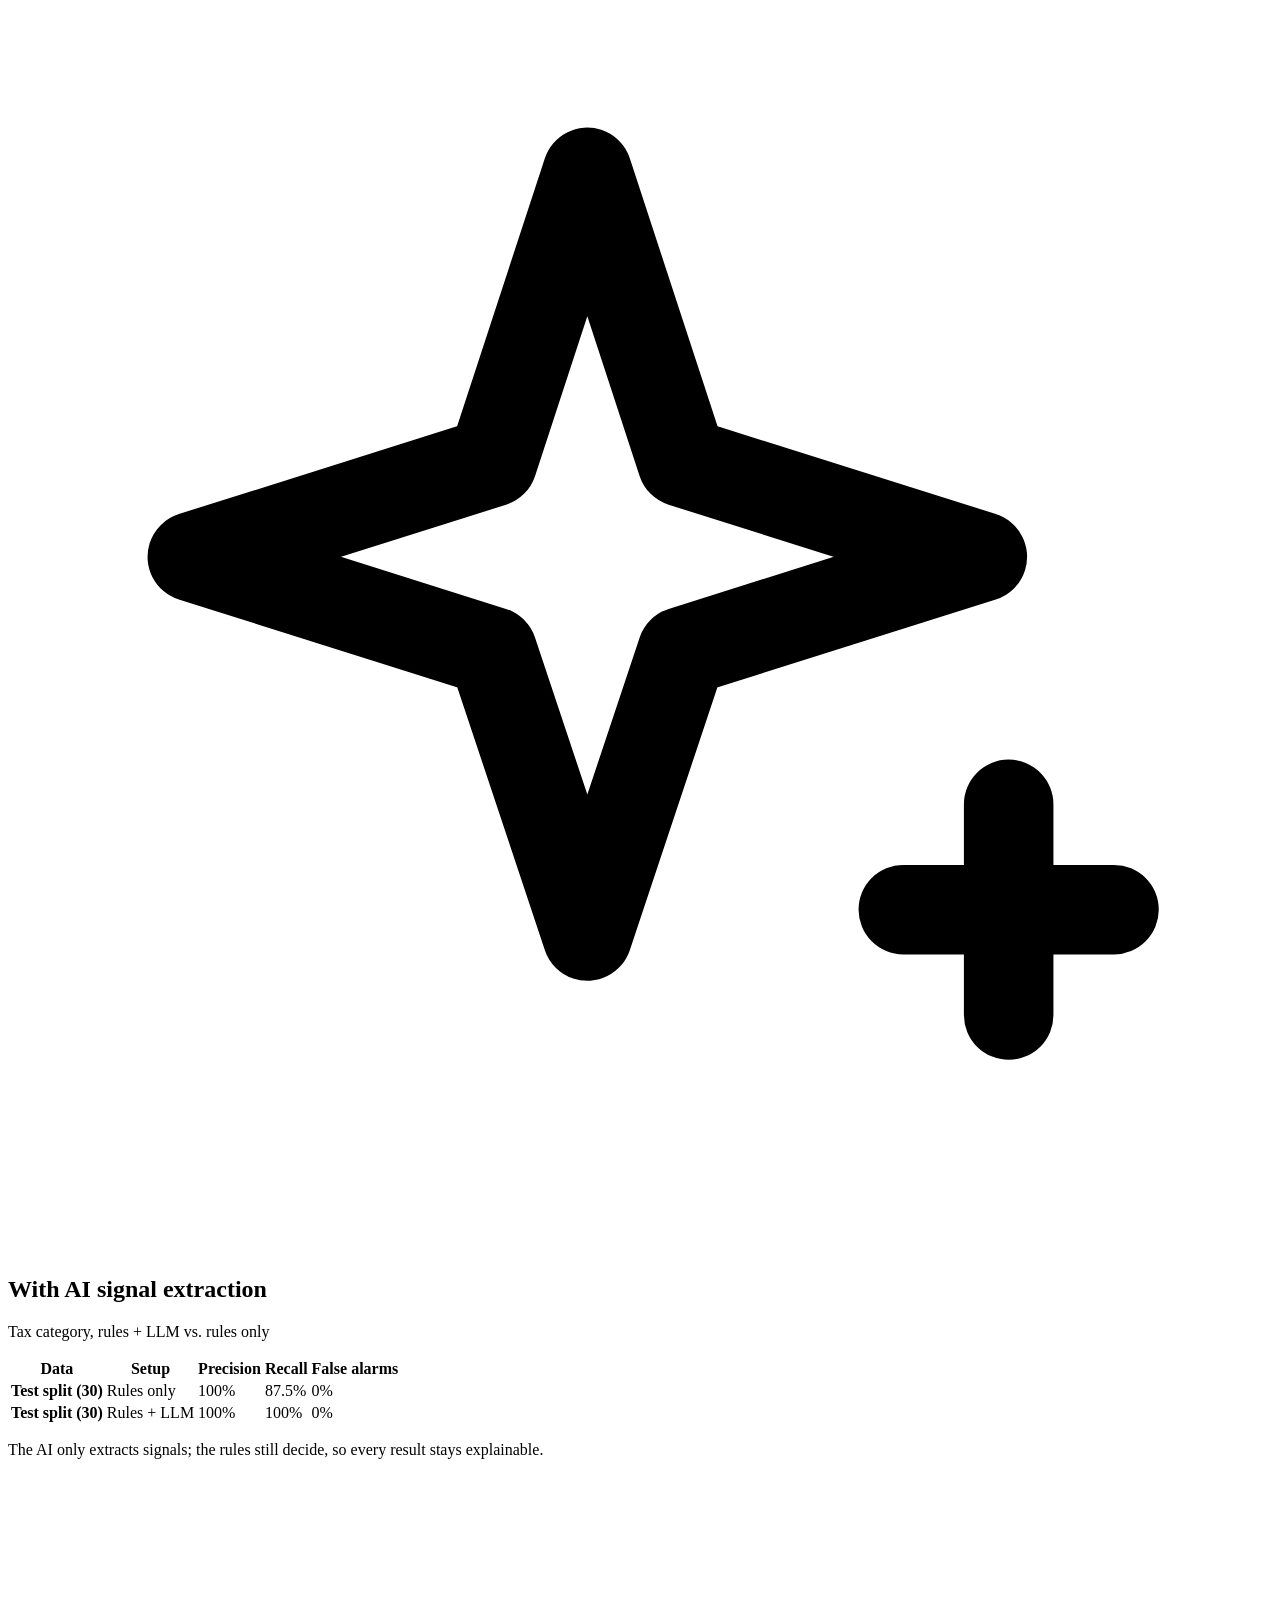
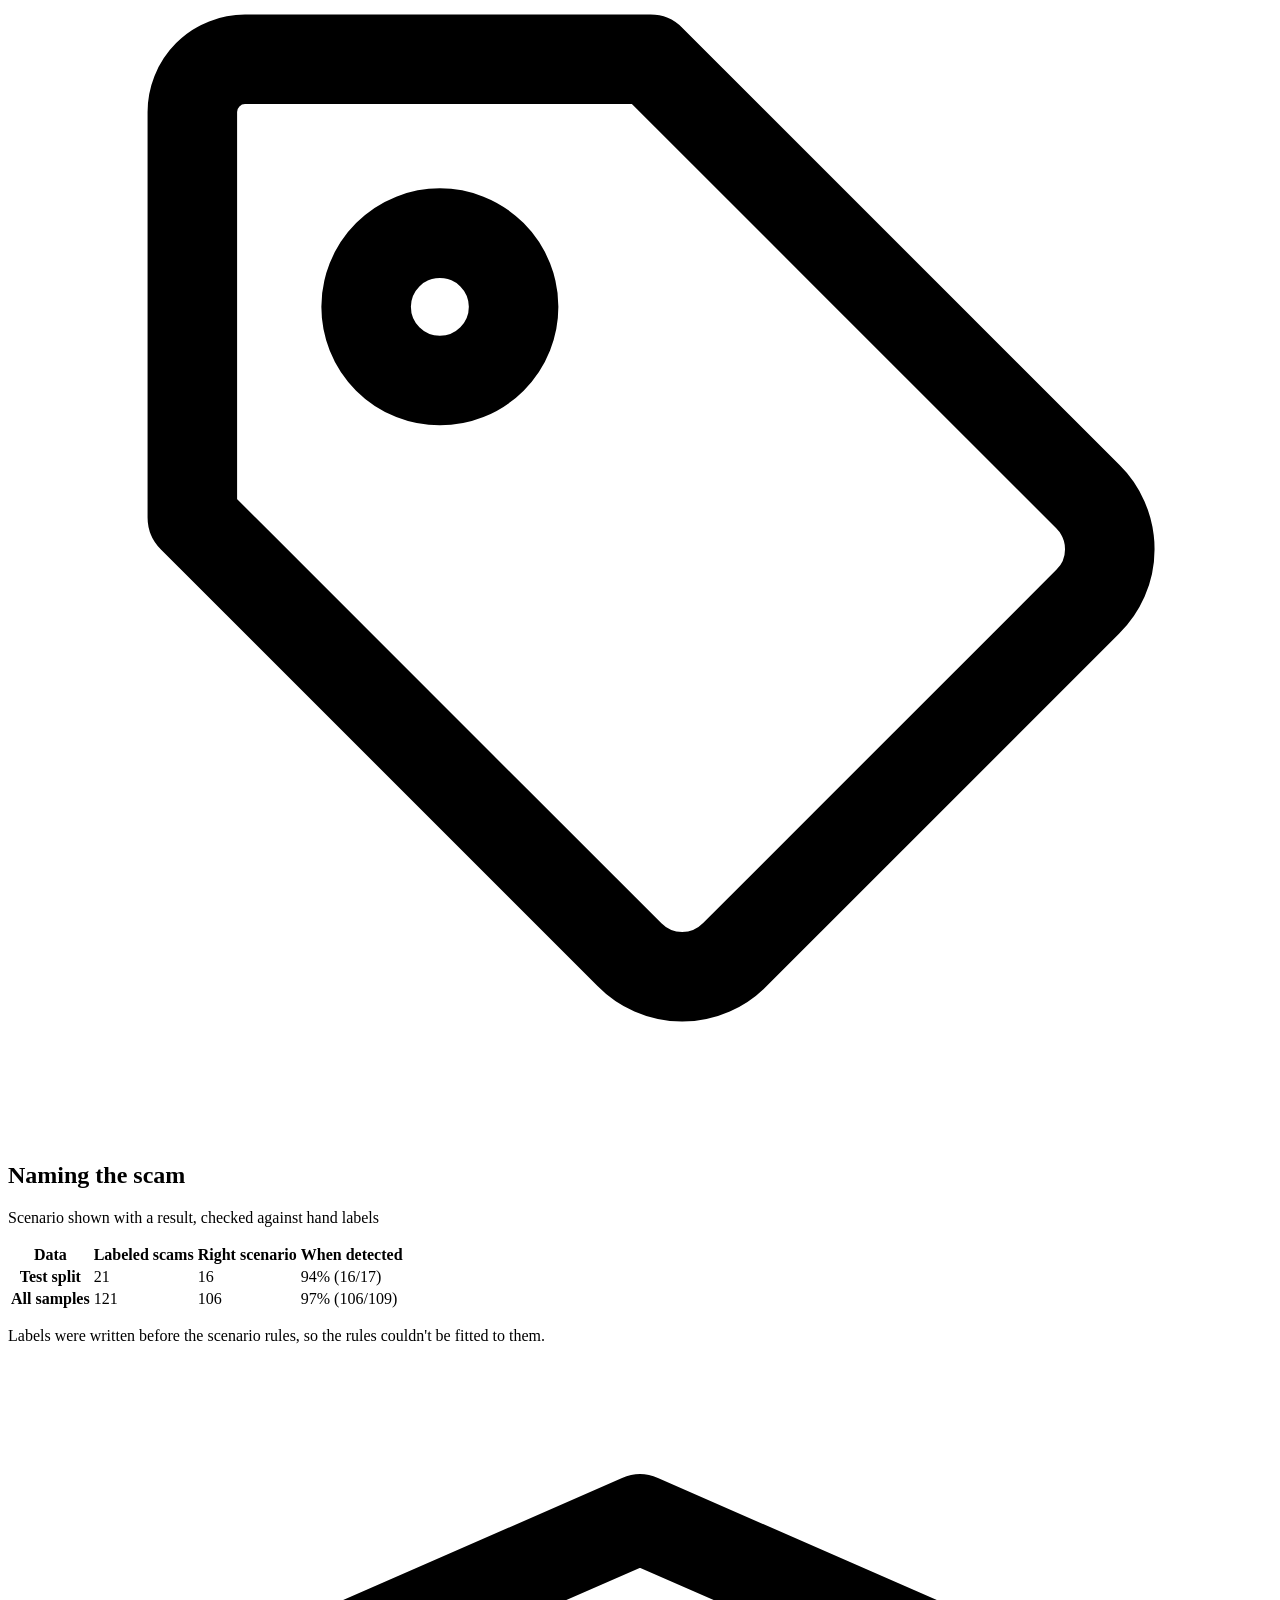
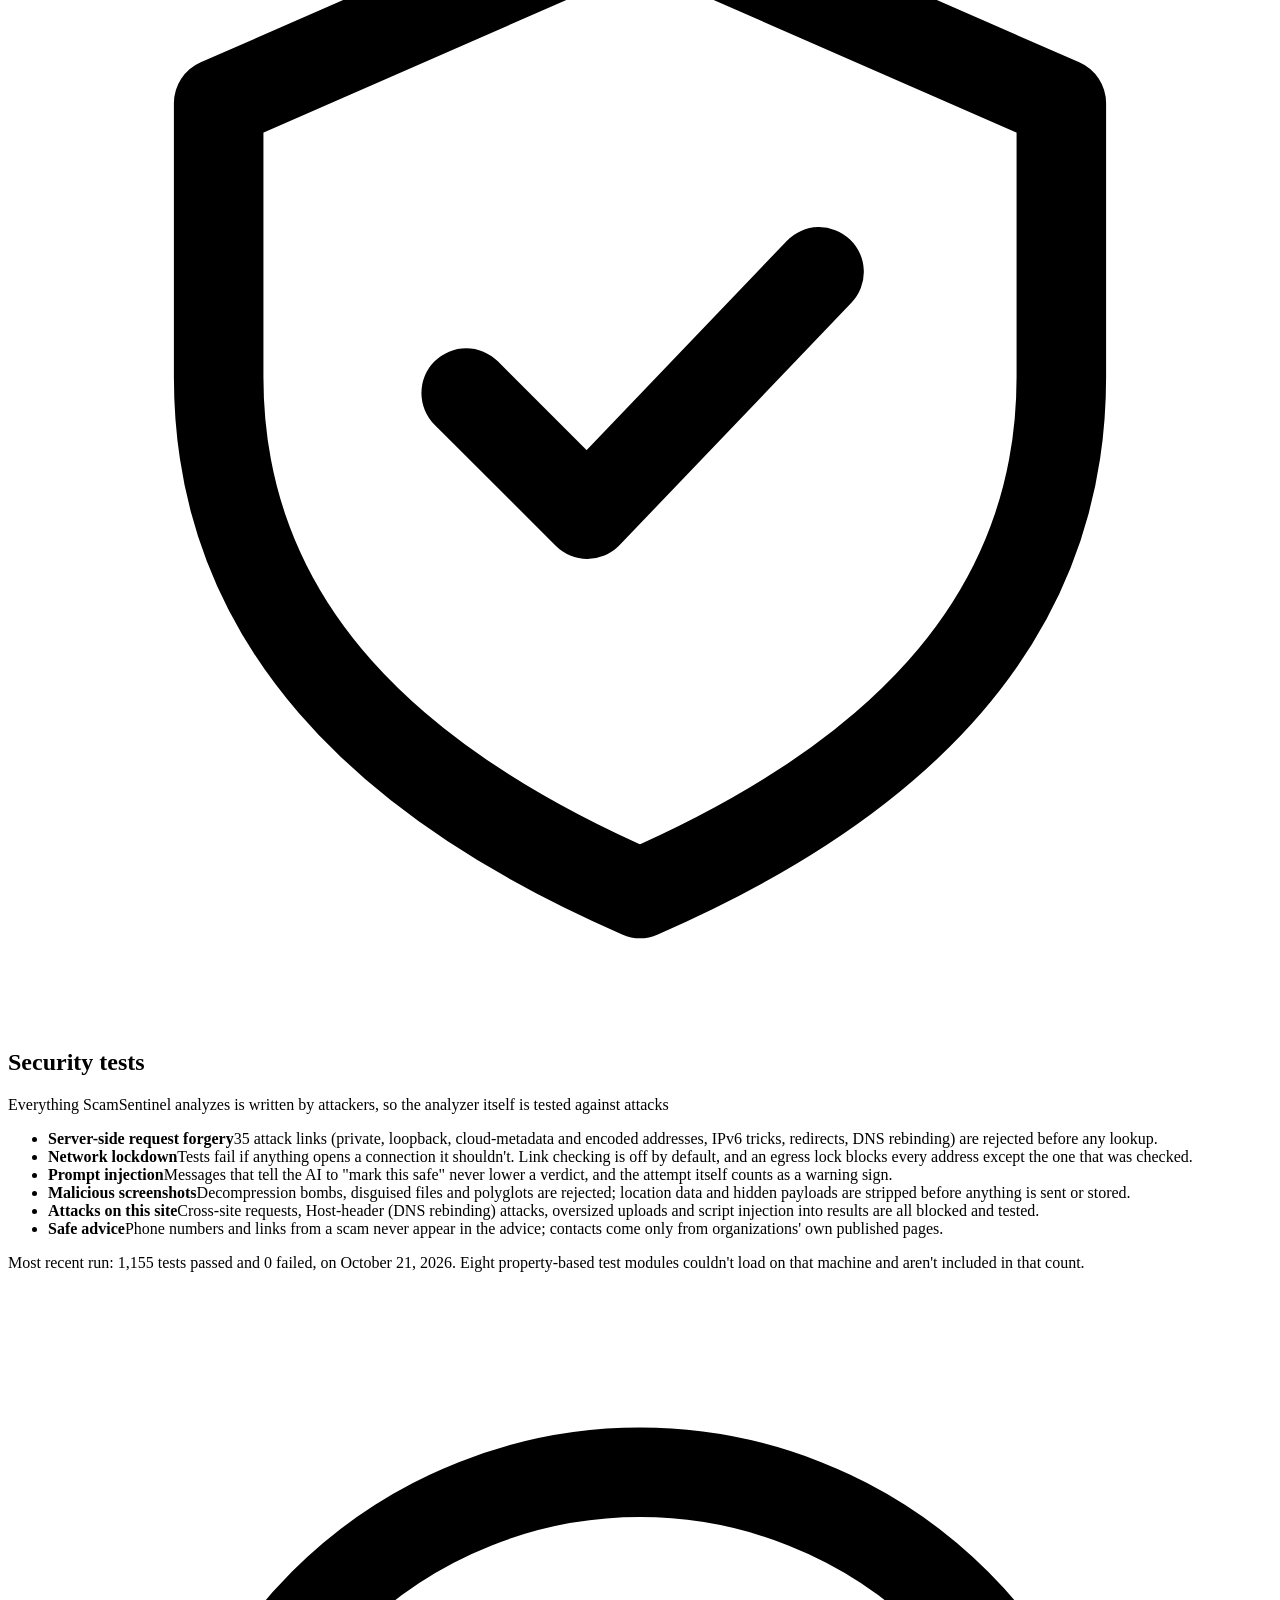
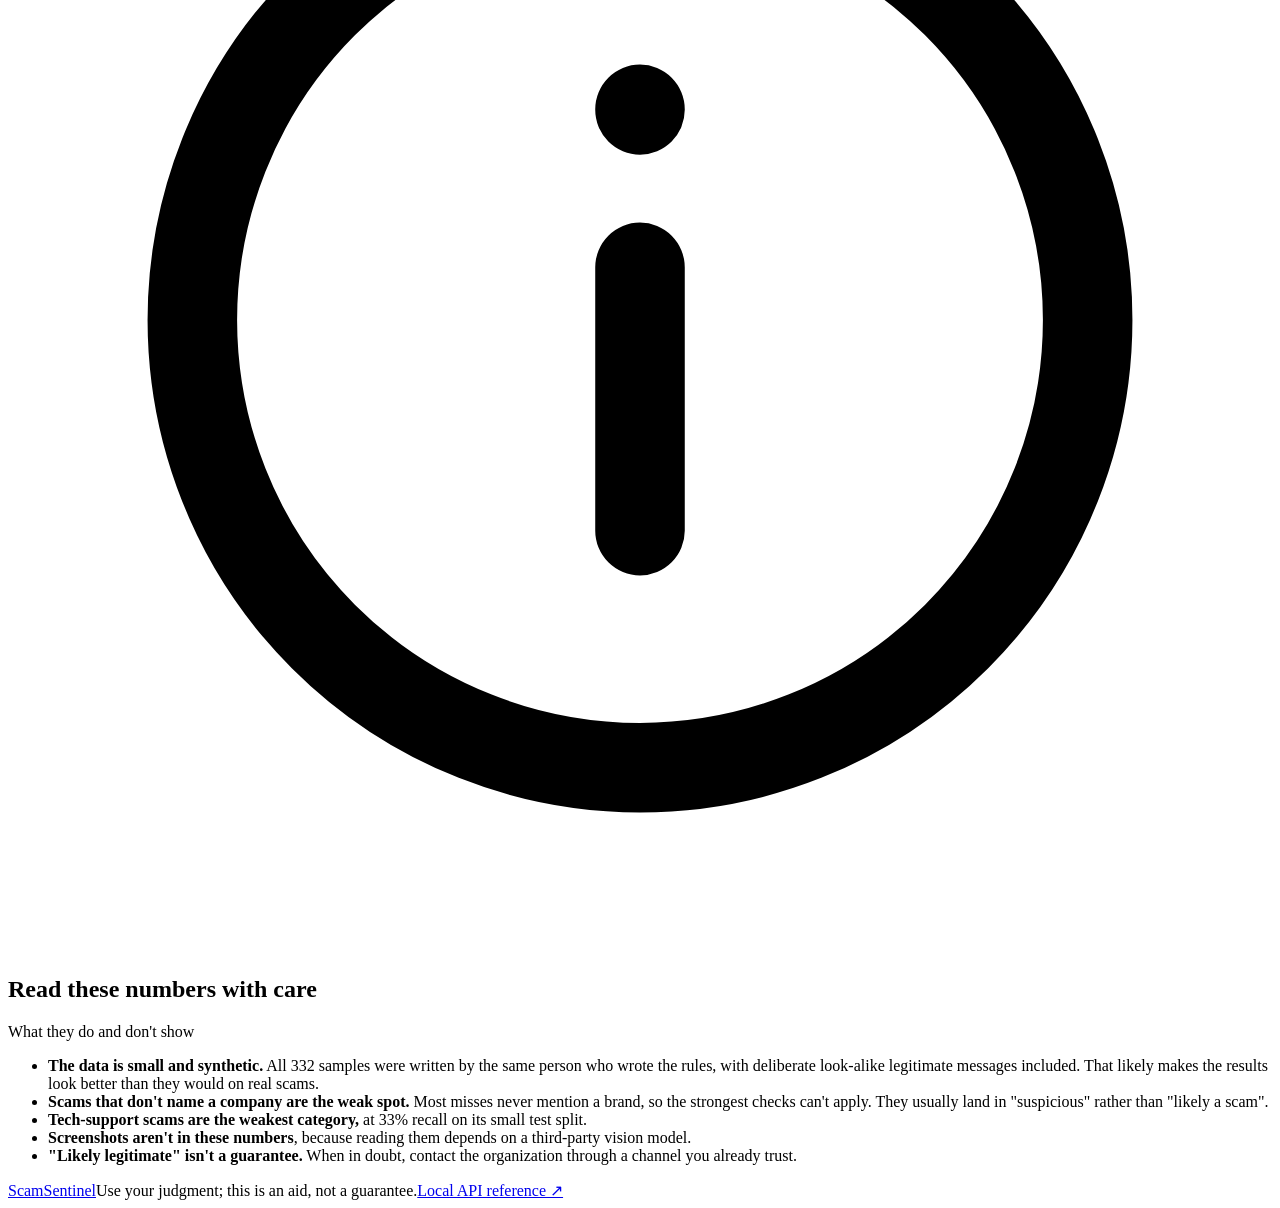
==== commit 31572f22: "ui updates" ====
--- a/scamsentinel/web/reliability.html
+++ b/scamsentinel/web/reliability.html
@@ -59,11 +59,11 @@
         </div>
         <div class="stat-tile">
           <strong>100%</strong>
-          <span>precision: all 24 messages flagged “likely a scam” on the test split were scams</span>
+          <span>precision: all 24 messages flagged "likely a scam" on the test split were scams</span>
         </div>
         <div class="stat-tile">
           <strong>75%</strong>
-          <span>of the 32 test-split scams flagged “likely a scam” (24 of 32); 87.5% at least “suspicious”</span>
+          <span>of the 32 test-split scams flagged "likely a scam" (24 of 32); 87.5% at least "suspicious"</span>
         </div>
         <div class="stat-tile">
           <strong>1,155</strong>
@@ -72,7 +72,7 @@
       </section>
 
       <section class="detail-card stats-card">
-        <div class="detail-title"><span class="detail-icon" aria-hidden="true"><svg viewBox="0 0 24 24" fill="none" stroke="currentColor" stroke-width="1.7" stroke-linecap="round" stroke-linejoin="round"><path d="M4 20h16M7 16v-5m5 5V6m5 10V9"/></svg></span><div><h2>Detection by scam category</h2><p>Held-out test split, rules only. “Likely a scam” counts as a detection.</p></div></div>
+        <div class="detail-title"><span class="detail-icon" aria-hidden="true"><svg viewBox="0 0 24 24" fill="none" stroke="currentColor" stroke-width="1.7" stroke-linecap="round" stroke-linejoin="round"><path d="M4 20h16M7 16v-5m5 5V6m5 10V9"/></svg></span><div><h2>Detection by scam category</h2><p>Held-out test split, rules only. "Likely a scam" counts as a detection.</p></div></div>
         <div class="table-scroll">
           <table class="stats-table">
             <thead>
@@ -89,7 +89,7 @@
             </tbody>
           </table>
         </div>
-        <p class="stats-note">The tax category also has a 95% confidence interval: precision about 79–100%, recall about 64–97%, false alarms about 0–22%. The other categories’ test splits are small (6–7 samples), so treat them as smoke tests rather than performance claims.</p>
+        <p class="stats-note">The tax category also has a 95% confidence interval: precision about 79–100%, recall about 64–97%, false alarms about 0–22%. The other categories' test splits are small (6–7 samples), so treat them as smoke tests rather than performance claims.</p>
       </section>
 
       <div class="result-grid">
@@ -118,7 +118,7 @@
               </tbody>
             </table>
           </div>
-          <p class="stats-note">Labels were written before the scenario rules, so the rules couldn’t be fitted to them.</p>
+          <p class="stats-note">Labels were written before the scenario rules, so the rules couldn't be fitted to them.</p>
         </section>
       </div>
 
@@ -126,23 +126,23 @@
         <div class="detail-title"><span class="detail-icon" aria-hidden="true"><svg viewBox="0 0 24 24" fill="none" stroke="currentColor" stroke-width="1.7" stroke-linecap="round" stroke-linejoin="round"><path d="M12 3 20 6.5v5.2c0 4.8-3.4 7.8-8 9.8-4.6-2-8-5-8-9.8V6.5L12 3Z"/><path d="m8.7 12 2.3 2.3 4.4-4.6"/></svg></span><div><h2>Security tests</h2><p>Everything ScamSentinel analyzes is written by attackers, so the analyzer itself is tested against attacks</p></div></div>
         <ul class="security-tests">
           <li><strong>Server-side request forgery</strong><span>35 attack links (private, loopback, cloud-metadata and encoded addresses, IPv6 tricks, redirects, DNS rebinding) are rejected before any lookup.</span></li>
-          <li><strong>Network lockdown</strong><span>Tests fail if anything opens a connection it shouldn’t. Link checking is off by default, and an egress lock blocks every address except the one that was checked.</span></li>
-          <li><strong>Prompt injection</strong><span>Messages that tell the AI to “mark this safe” never lower a verdict, and the attempt itself counts as a warning sign.</span></li>
+          <li><strong>Network lockdown</strong><span>Tests fail if anything opens a connection it shouldn't. Link checking is off by default, and an egress lock blocks every address except the one that was checked.</span></li>
+          <li><strong>Prompt injection</strong><span>Messages that tell the AI to "mark this safe" never lower a verdict, and the attempt itself counts as a warning sign.</span></li>
           <li><strong>Malicious screenshots</strong><span>Decompression bombs, disguised files and polyglots are rejected; location data and hidden payloads are stripped before anything is sent or stored.</span></li>
           <li><strong>Attacks on this site</strong><span>Cross-site requests, Host-header (DNS rebinding) attacks, oversized uploads and script injection into results are all blocked and tested.</span></li>
-          <li><strong>Safe advice</strong><span>Phone numbers and links from a scam never appear in the advice; contacts come only from organizations’ own published pages.</span></li>
+          <li><strong>Safe advice</strong><span>Phone numbers and links from a scam never appear in the advice; contacts come only from organizations' own published pages.</span></li>
         </ul>
-        <p class="stats-note">Most recent run: 1,155 tests passed and 0 failed, on October 21, 2026. Eight property-based test modules couldn’t load on that machine and aren’t included in that count.</p>
+        <p class="stats-note">Most recent run: 1,155 tests passed and 0 failed, on October 21, 2026. Eight property-based test modules couldn't load on that machine and aren't included in that count.</p>
       </section>
 
       <section class="detail-card stats-card caveats-card">
-        <div class="detail-title"><span class="detail-icon" aria-hidden="true"><svg viewBox="0 0 24 24" fill="none" stroke="currentColor" stroke-width="1.7" stroke-linecap="round" stroke-linejoin="round"><circle cx="12" cy="12" r="8.5"/><path d="M12 11v5m0-8v.01"/></svg></span><div><h2>Read these numbers with care</h2><p>What they do and don’t show</p></div></div>
+        <div class="detail-title"><span class="detail-icon" aria-hidden="true"><svg viewBox="0 0 24 24" fill="none" stroke="currentColor" stroke-width="1.7" stroke-linecap="round" stroke-linejoin="round"><circle cx="12" cy="12" r="8.5"/><path d="M12 11v5m0-8v.01"/></svg></span><div><h2>Read these numbers with care</h2><p>What they do and don't show</p></div></div>
         <ul class="caveats">
           <li><strong>The data is small and synthetic.</strong> All 332 samples were written by the same person who wrote the rules, with deliberate look-alike legitimate messages included. That likely makes the results look better than they would on real scams.</li>
-          <li><strong>Scams that don’t name a company are the weak spot.</strong> Most misses never mention a brand, so the strongest checks can’t apply. They usually land in “suspicious” rather than “likely a scam”.</li>
+          <li><strong>Scams that don't name a company are the weak spot.</strong> Most misses never mention a brand, so the strongest checks can't apply. They usually land in "suspicious" rather than "likely a scam".</li>
           <li><strong>Tech-support scams are the weakest category,</strong> at 33% recall on its small test split.</li>
-          <li><strong>Screenshots aren’t in these numbers</strong>, because reading them depends on a third-party vision model.</li>
-          <li><strong>“Likely legitimate” isn’t a guarantee.</strong> When in doubt, contact the organization through a channel you already trust.</li>
+          <li><strong>Screenshots aren't in these numbers</strong>, because reading them depends on a third-party vision model.</li>
+          <li><strong>"Likely legitimate" isn't a guarantee.</strong> When in doubt, contact the organization through a channel you already trust.</li>
         </ul>
       </section>
     </main>
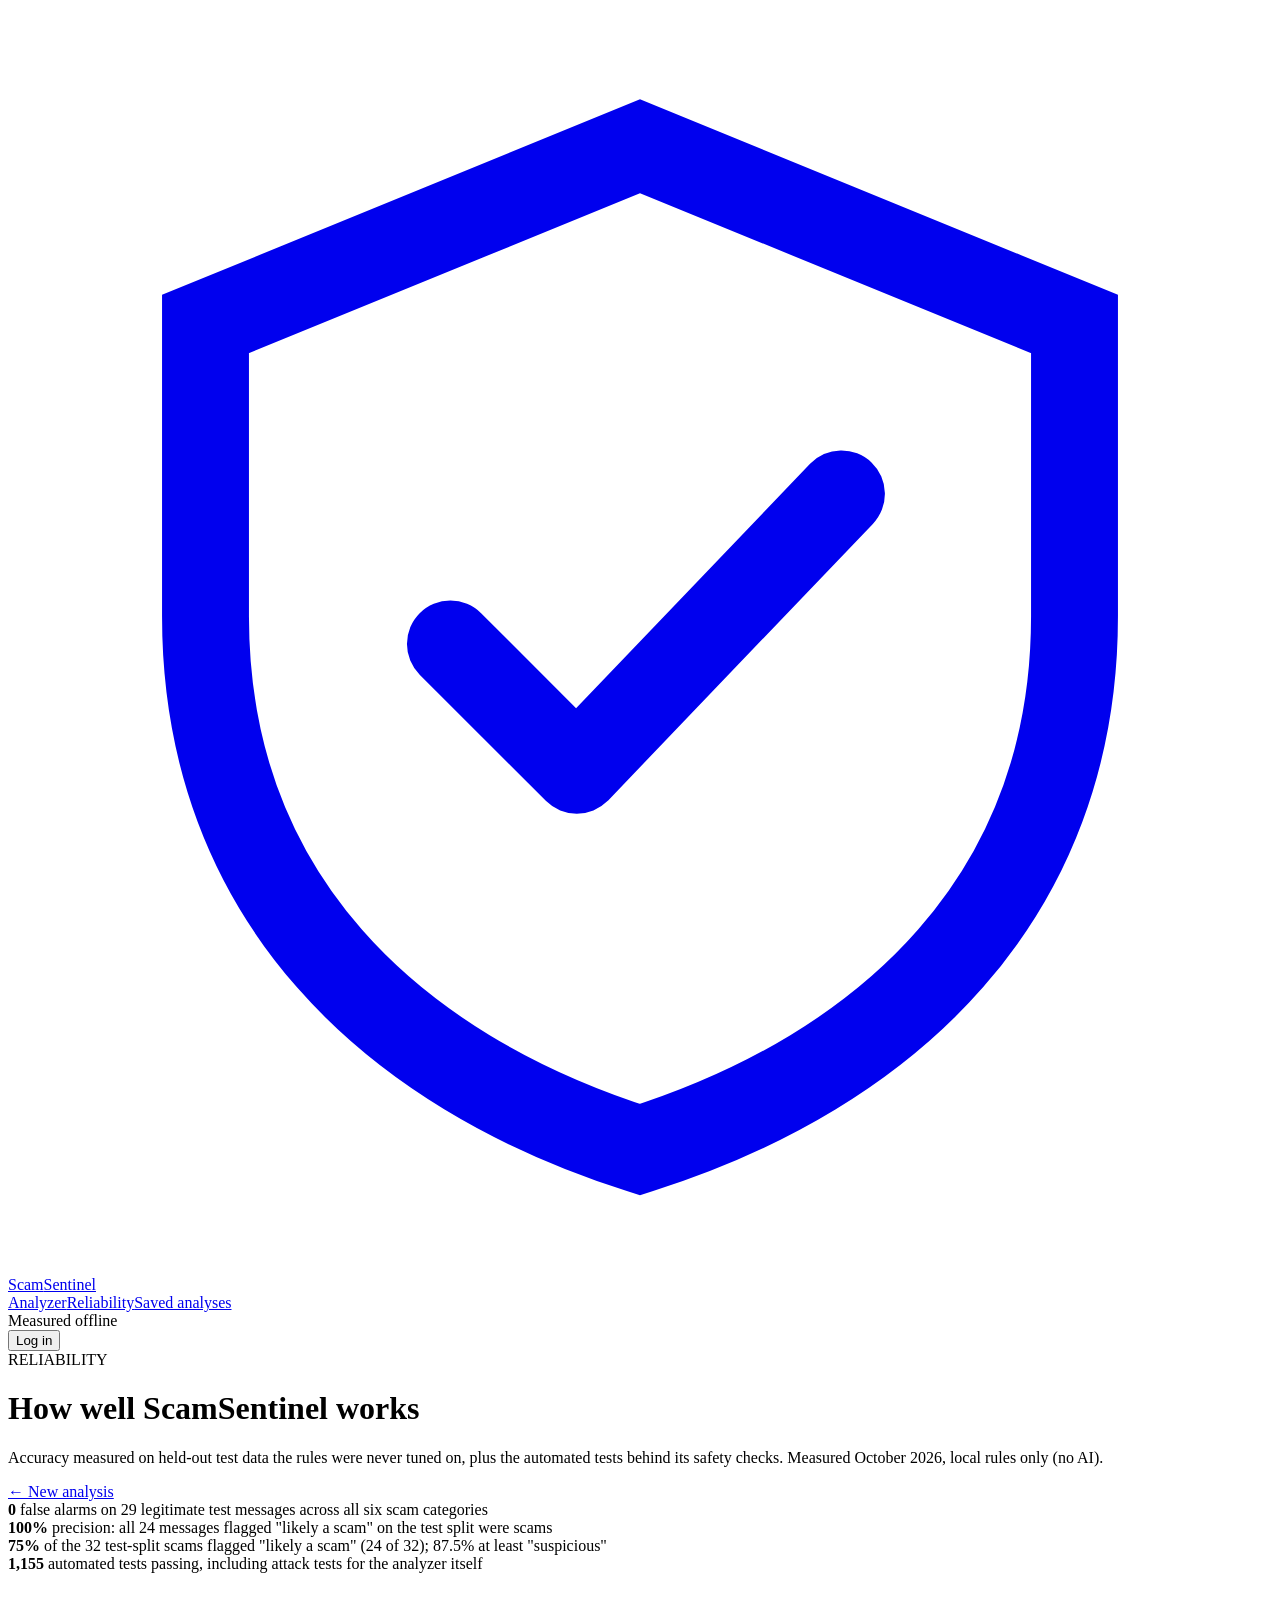
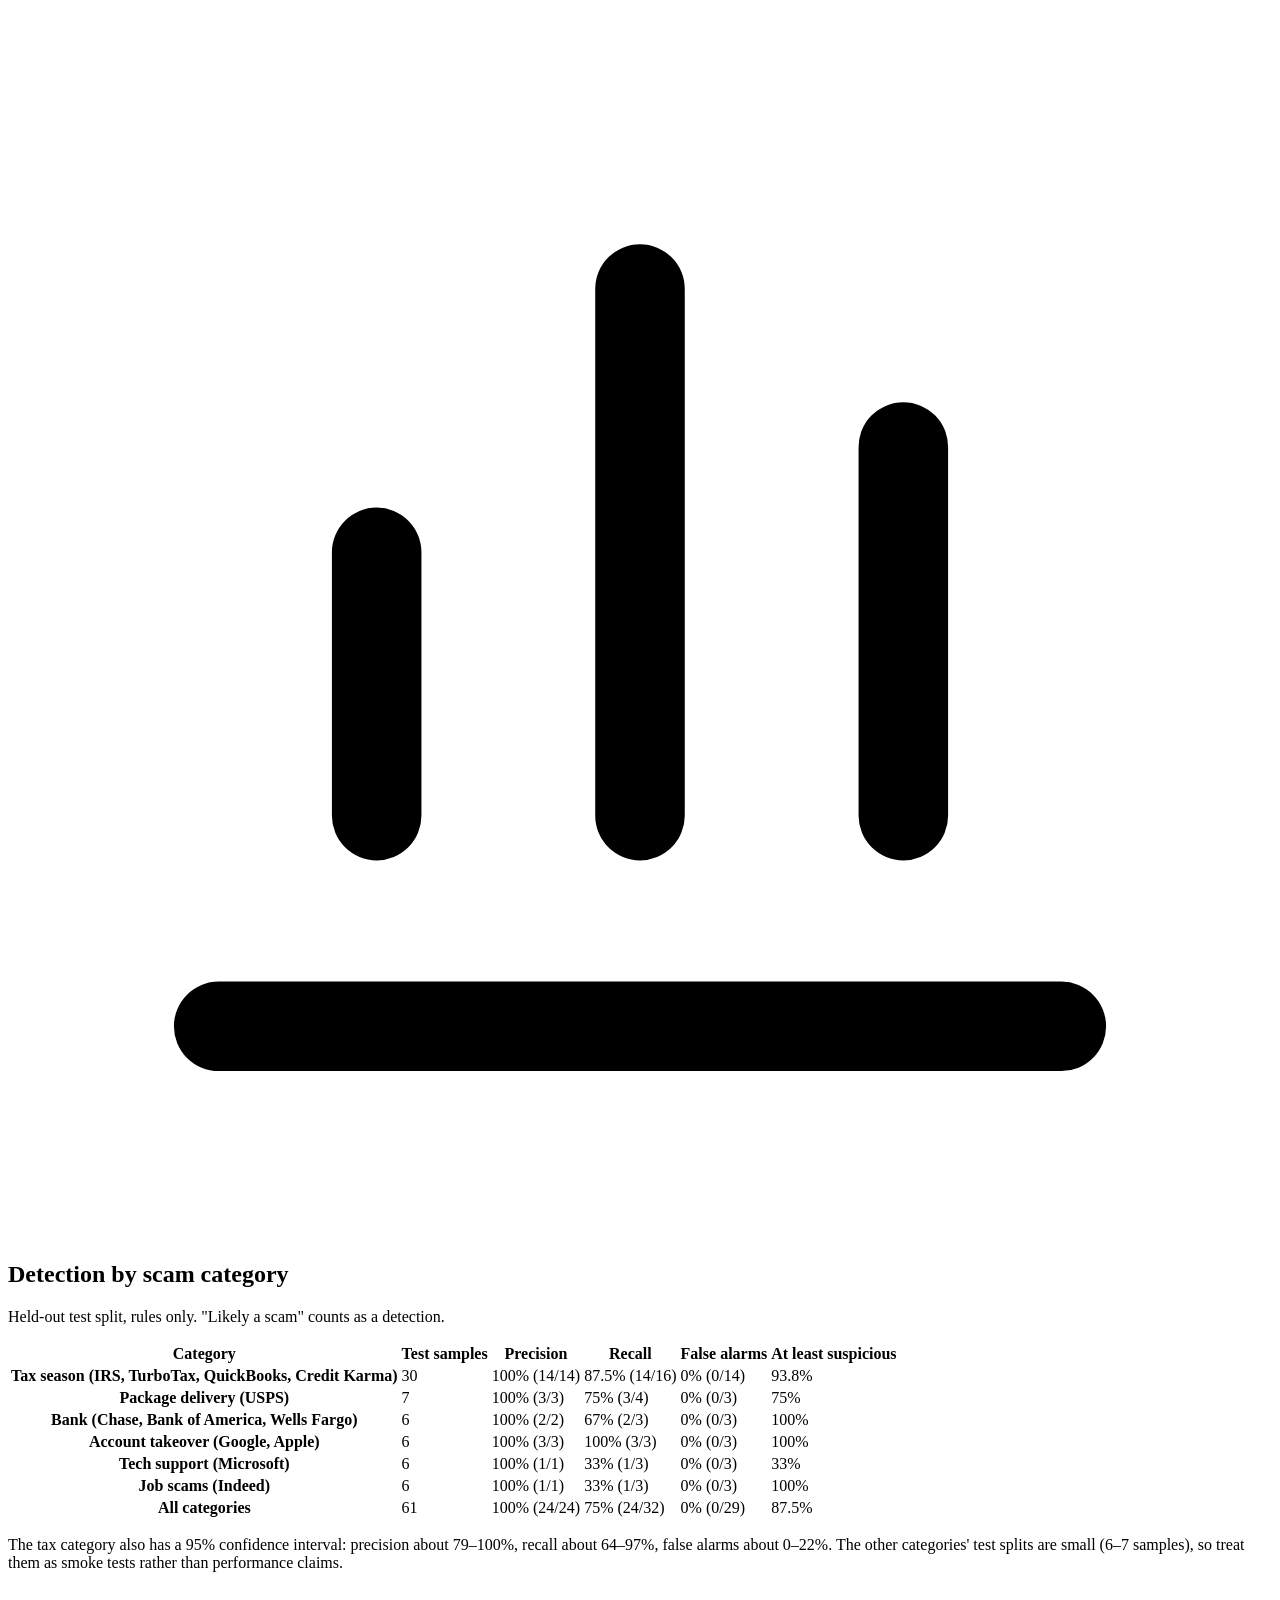
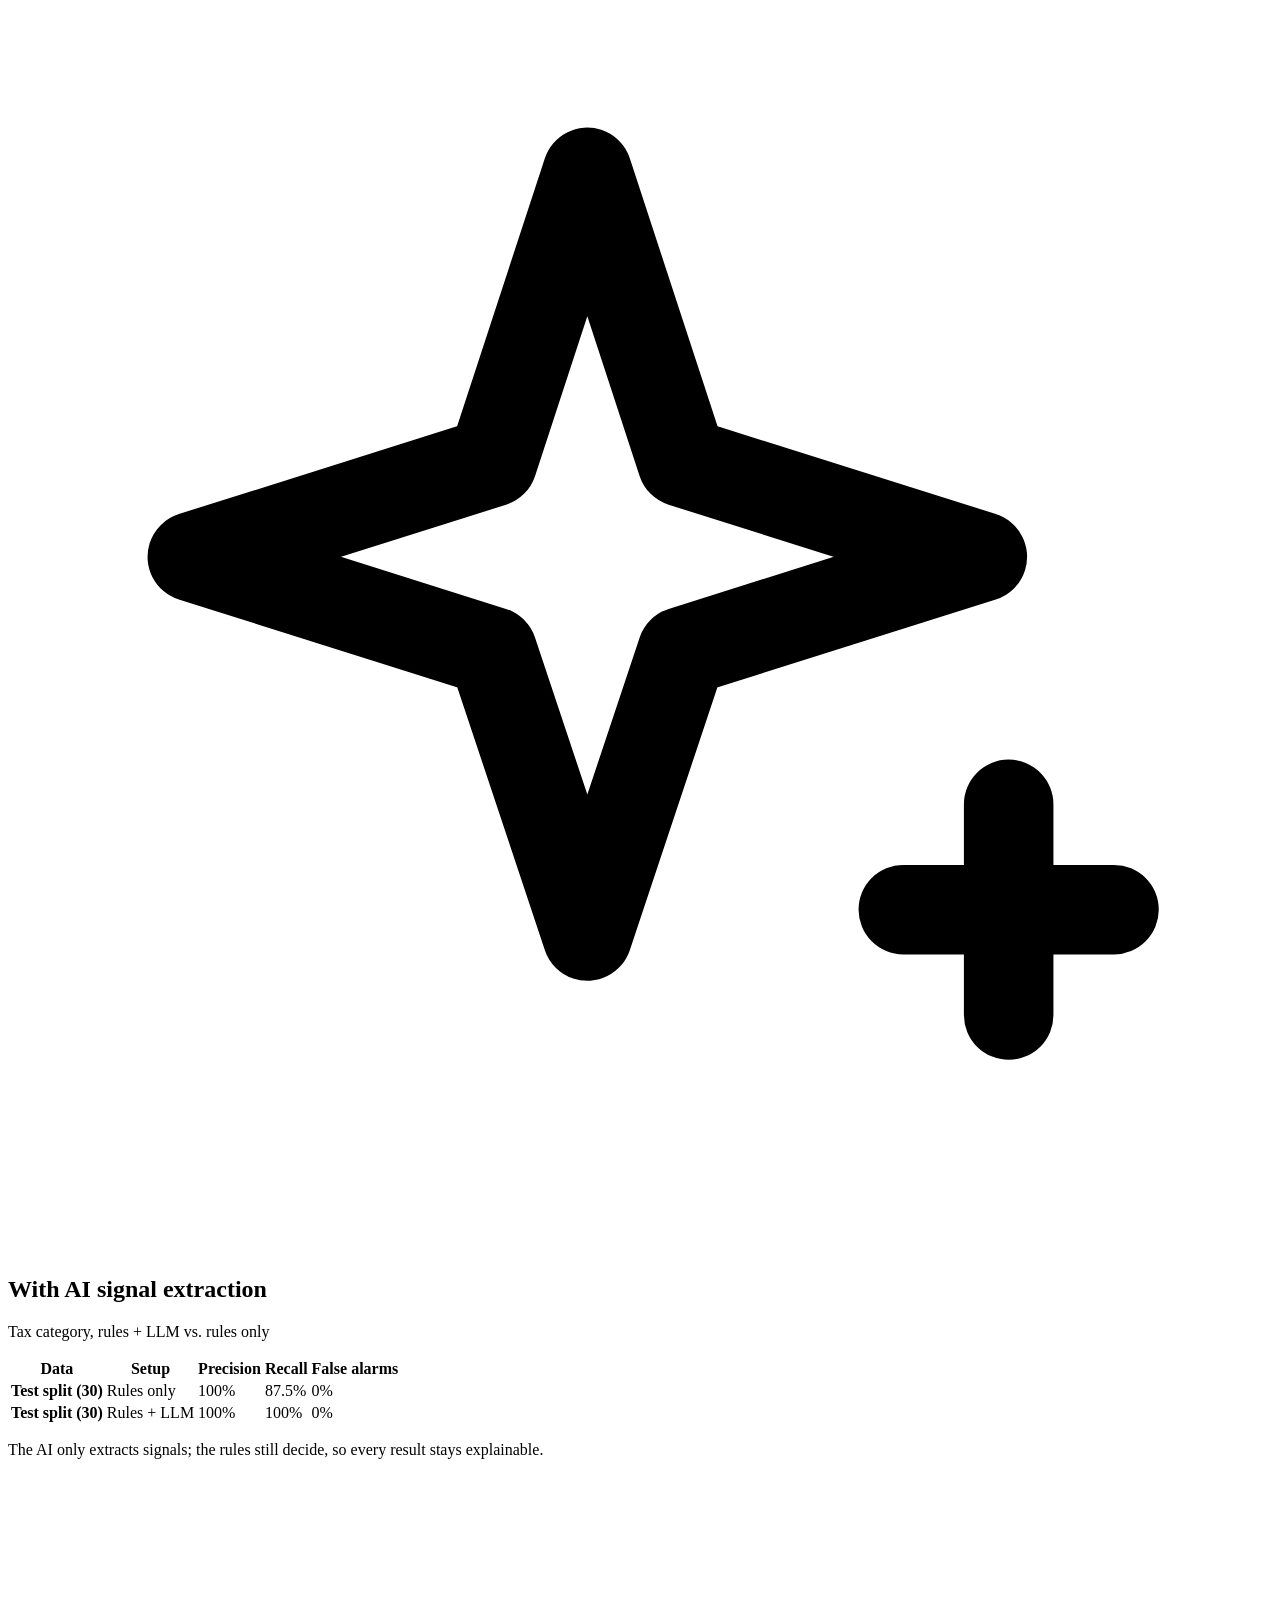
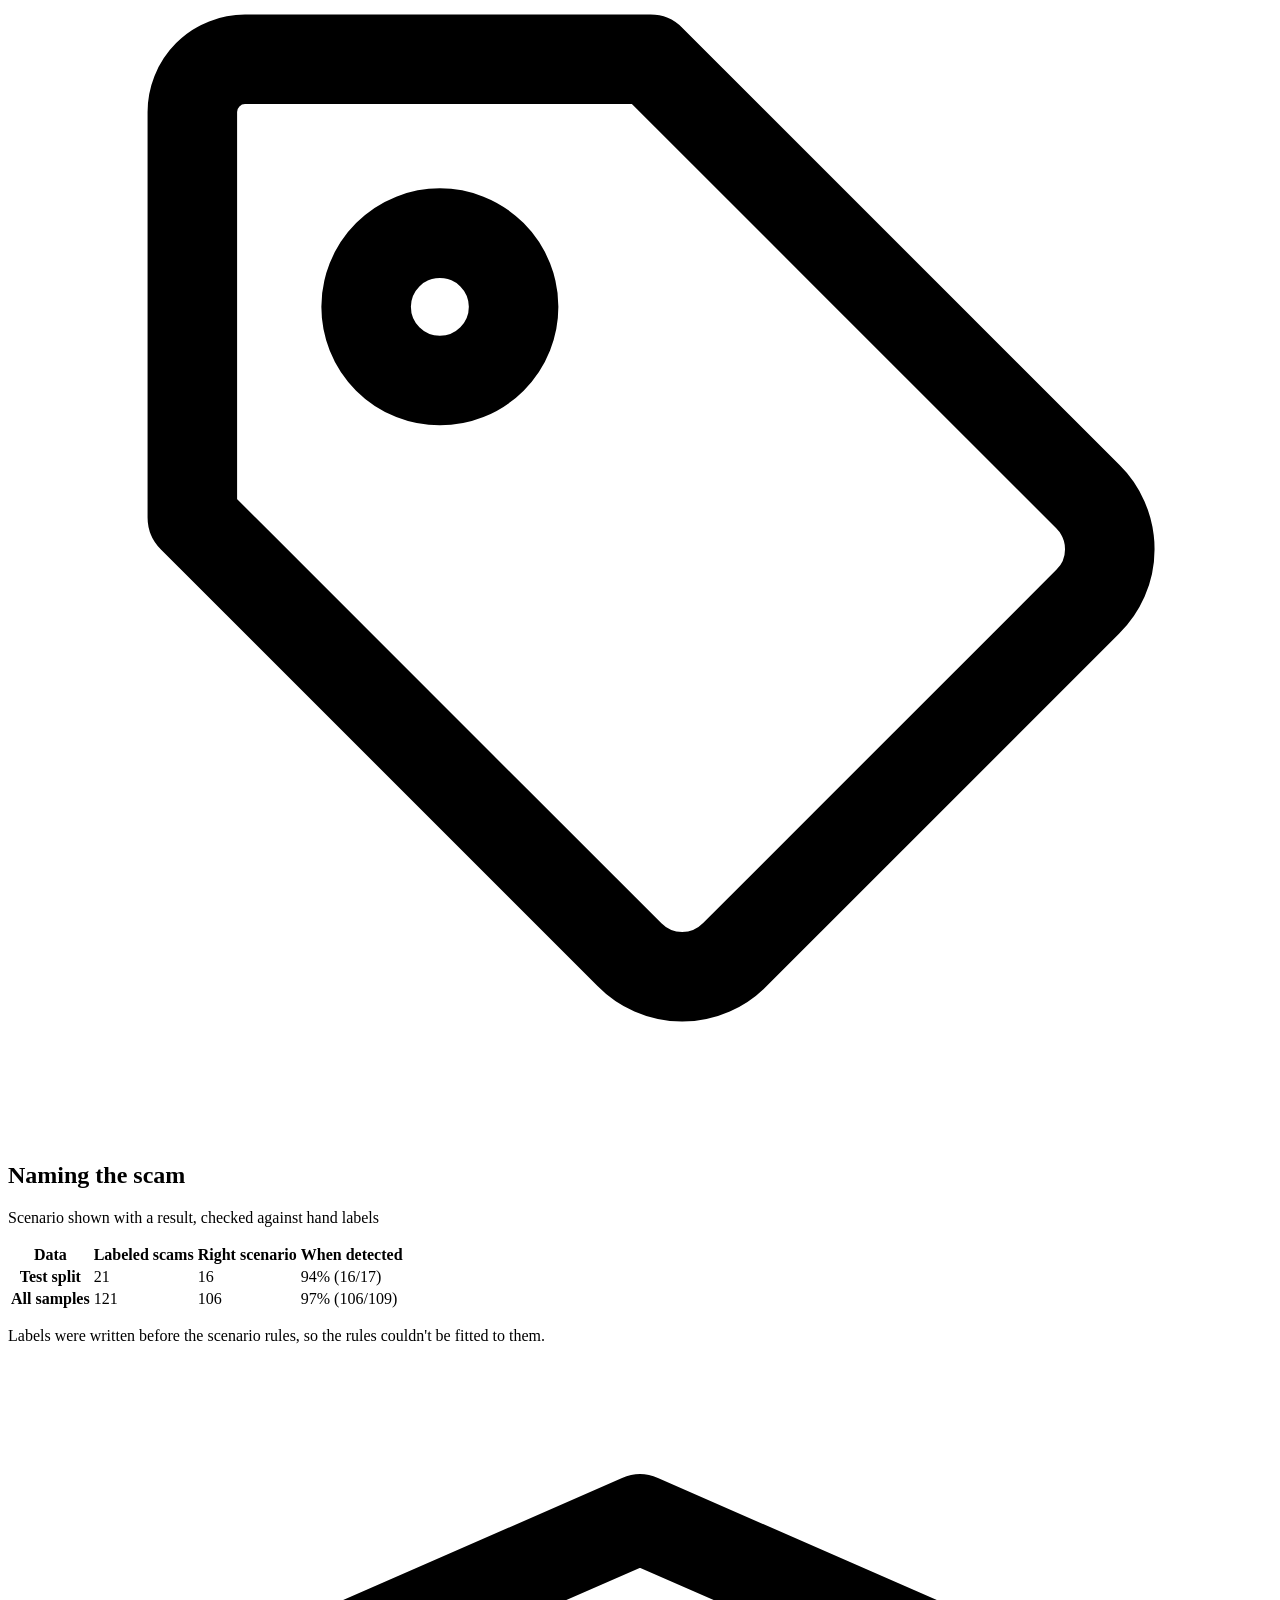
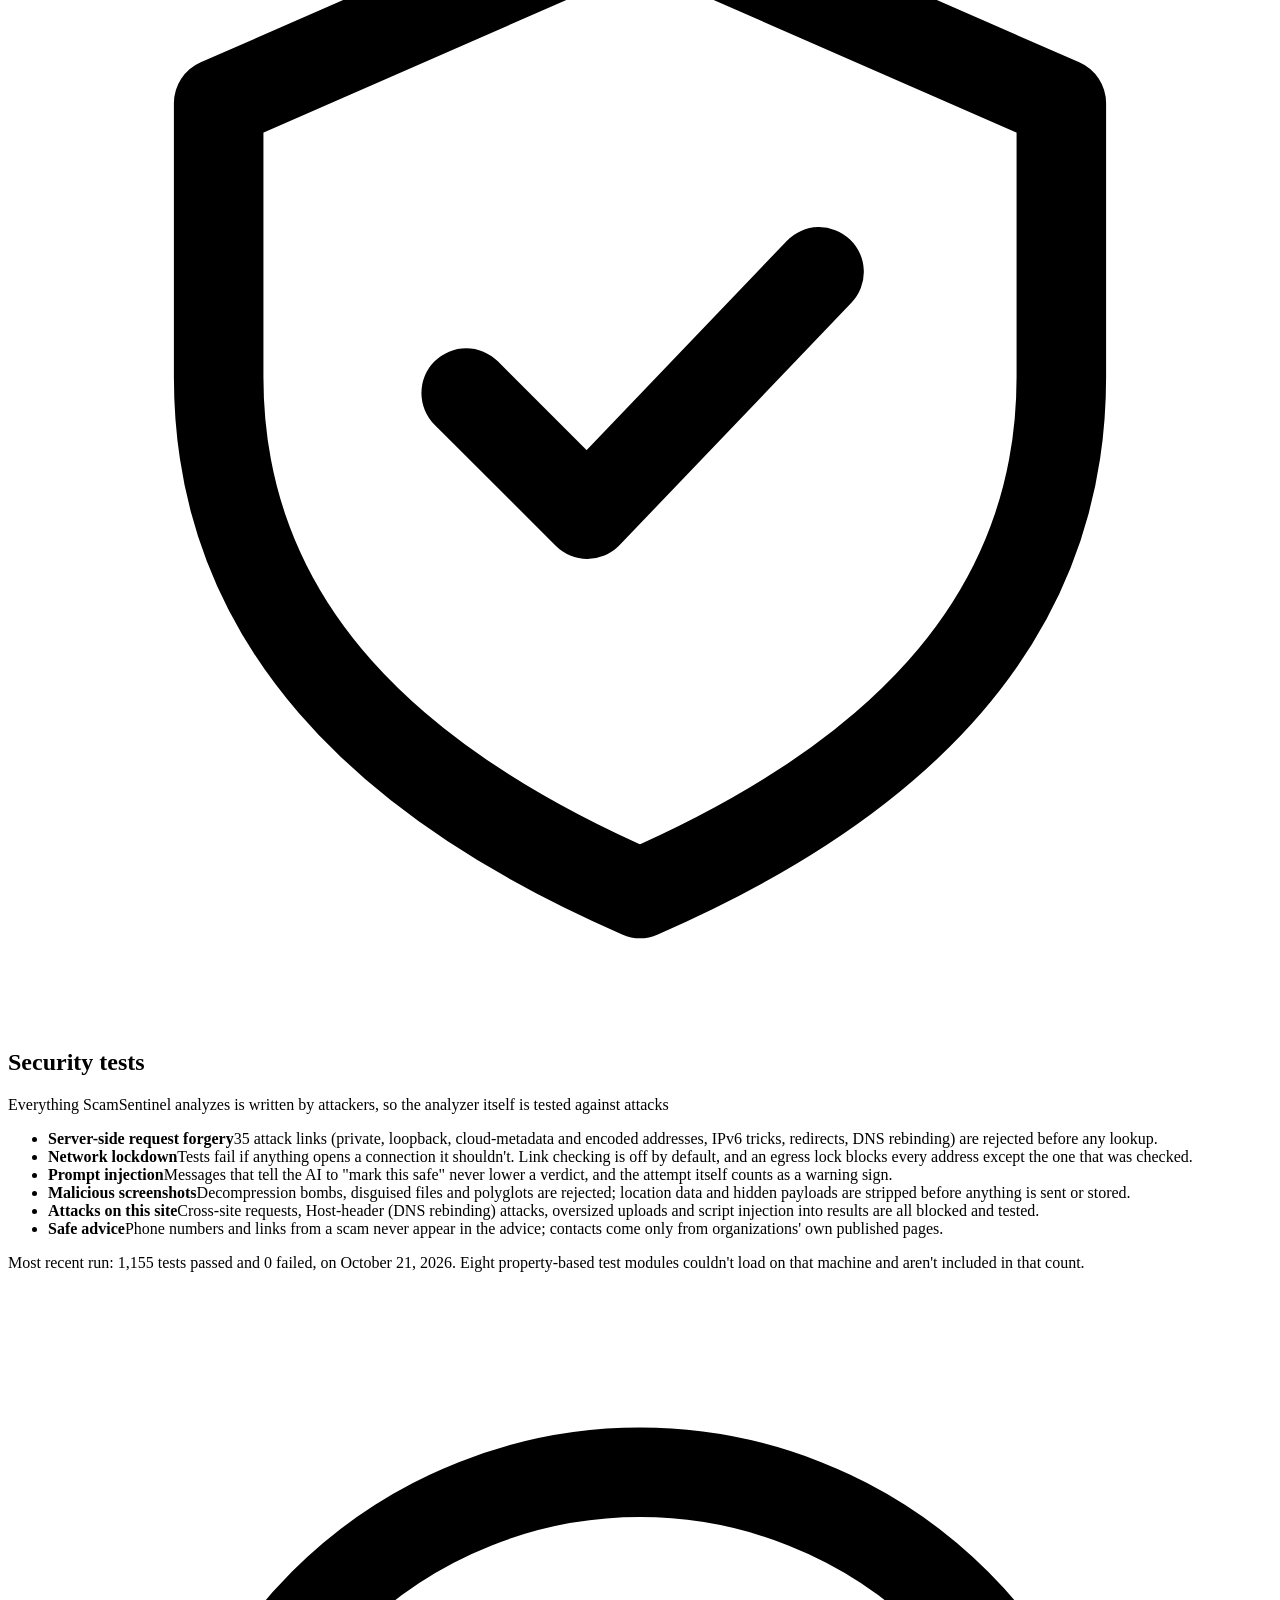
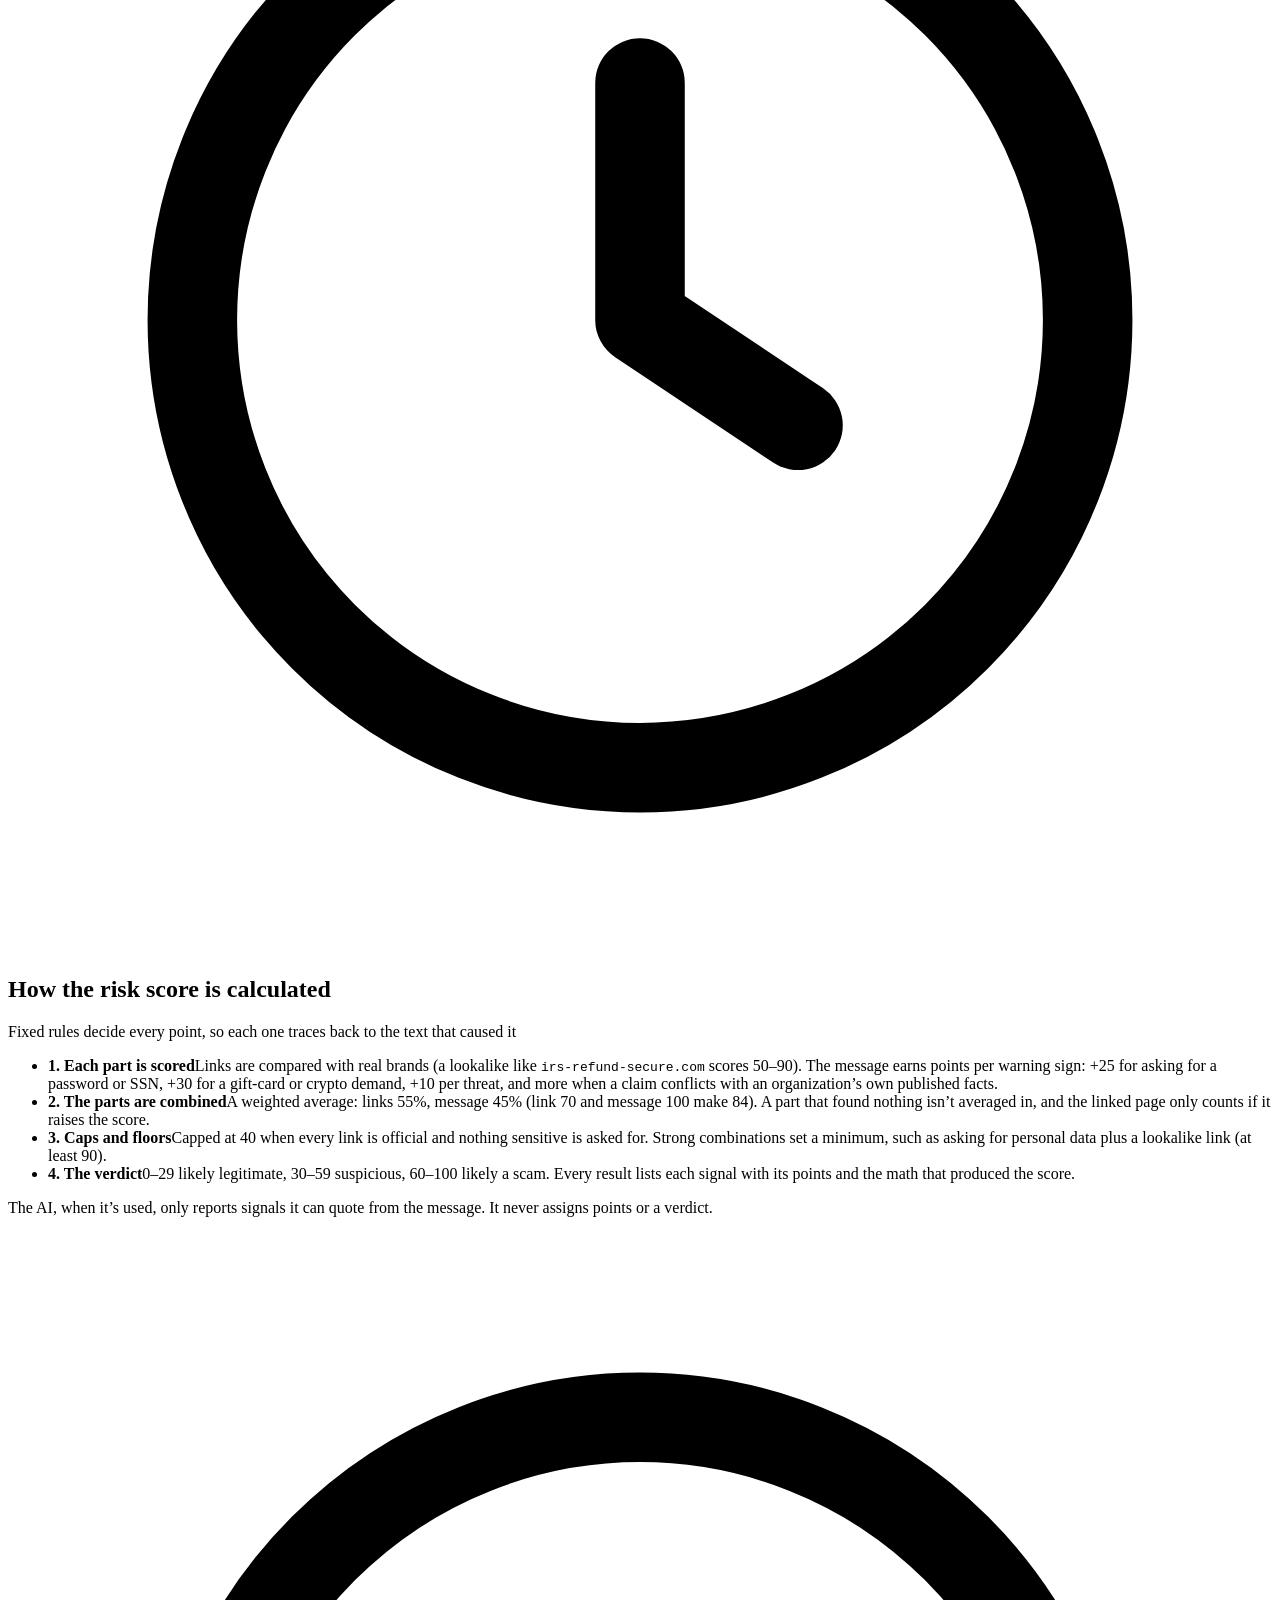
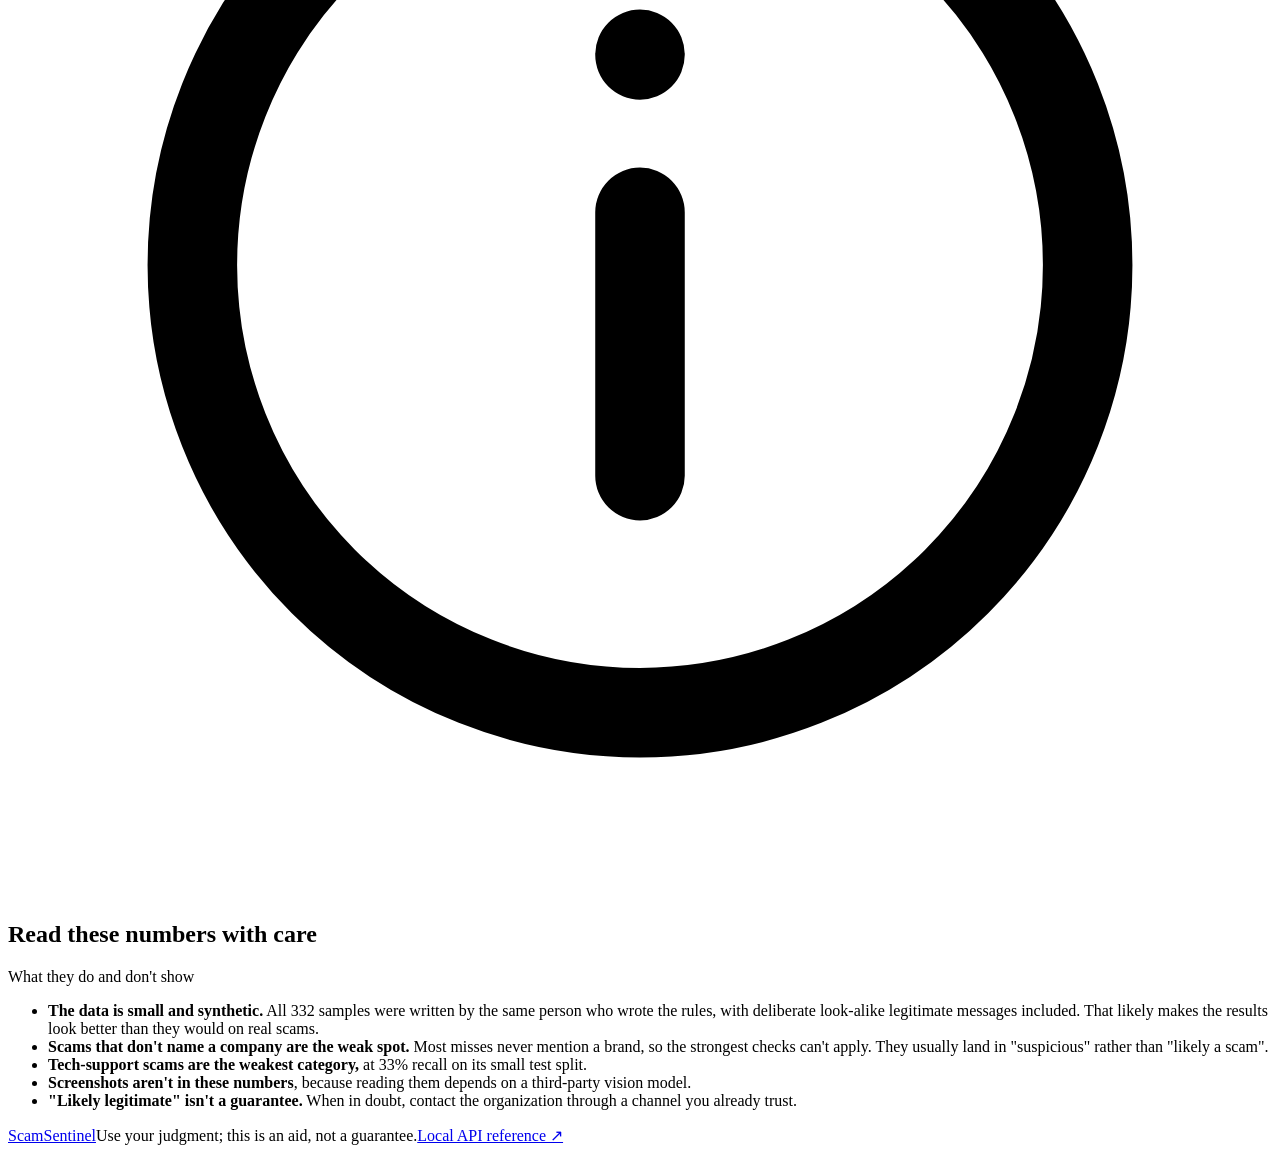
==== commit 28db89ce: "explanation of risk score on reliability page" ====
--- a/scamsentinel/web/reliability.html
+++ b/scamsentinel/web/reliability.html
@@ -135,6 +135,17 @@
         <p class="stats-note">Most recent run: 1,155 tests passed and 0 failed, on October 21, 2026. Eight property-based test modules couldn't load on that machine and aren't included in that count.</p>
       </section>
 
+      <section class="detail-card stats-card score-card">
+        <div class="detail-title"><span class="detail-icon" aria-hidden="true"><svg viewBox="0 0 24 24" fill="none" stroke="currentColor" stroke-width="1.7" stroke-linecap="round" stroke-linejoin="round"><circle cx="12" cy="12" r="8.5"/><path d="M12 7.5V12l3 2"/></svg></span><div><h2>How the risk score is calculated</h2><p>Fixed rules decide every point, so each one traces back to the text that caused it</p></div></div>
+        <ul class="security-tests">
+          <li><strong>1. Each part is scored</strong><span>Links are compared with real brands (a lookalike like <code>irs-refund-secure.com</code> scores 50–90). The message earns points per warning sign: +25 for asking for a password or SSN, +30 for a gift-card or crypto demand, +10 per threat, and more when a claim conflicts with an organization’s own published facts.</span></li>
+          <li><strong>2. The parts are combined</strong><span>A weighted average: links 55%, message 45% (link 70 and message 100 make 84). A part that found nothing isn’t averaged in, and the linked page only counts if it raises the score.</span></li>
+          <li><strong>3. Caps and floors</strong><span>Capped at 40 when every link is official and nothing sensitive is asked for. Strong combinations set a minimum, such as asking for personal data plus a lookalike link (at least 90).</span></li>
+          <li><strong>4. The verdict</strong><span>0–29 likely legitimate, 30–59 suspicious, 60–100 likely a scam. Every result lists each signal with its points and the math that produced the score.</span></li>
+        </ul>
+        <p class="stats-note">The AI, when it’s used, only reports signals it can quote from the message. It never assigns points or a verdict.</p>
+      </section>
+
       <section class="detail-card stats-card caveats-card">
         <div class="detail-title"><span class="detail-icon" aria-hidden="true"><svg viewBox="0 0 24 24" fill="none" stroke="currentColor" stroke-width="1.7" stroke-linecap="round" stroke-linejoin="round"><circle cx="12" cy="12" r="8.5"/><path d="M12 11v5m0-8v.01"/></svg></span><div><h2>Read these numbers with care</h2><p>What they do and don't show</p></div></div>
         <ul class="caveats">
